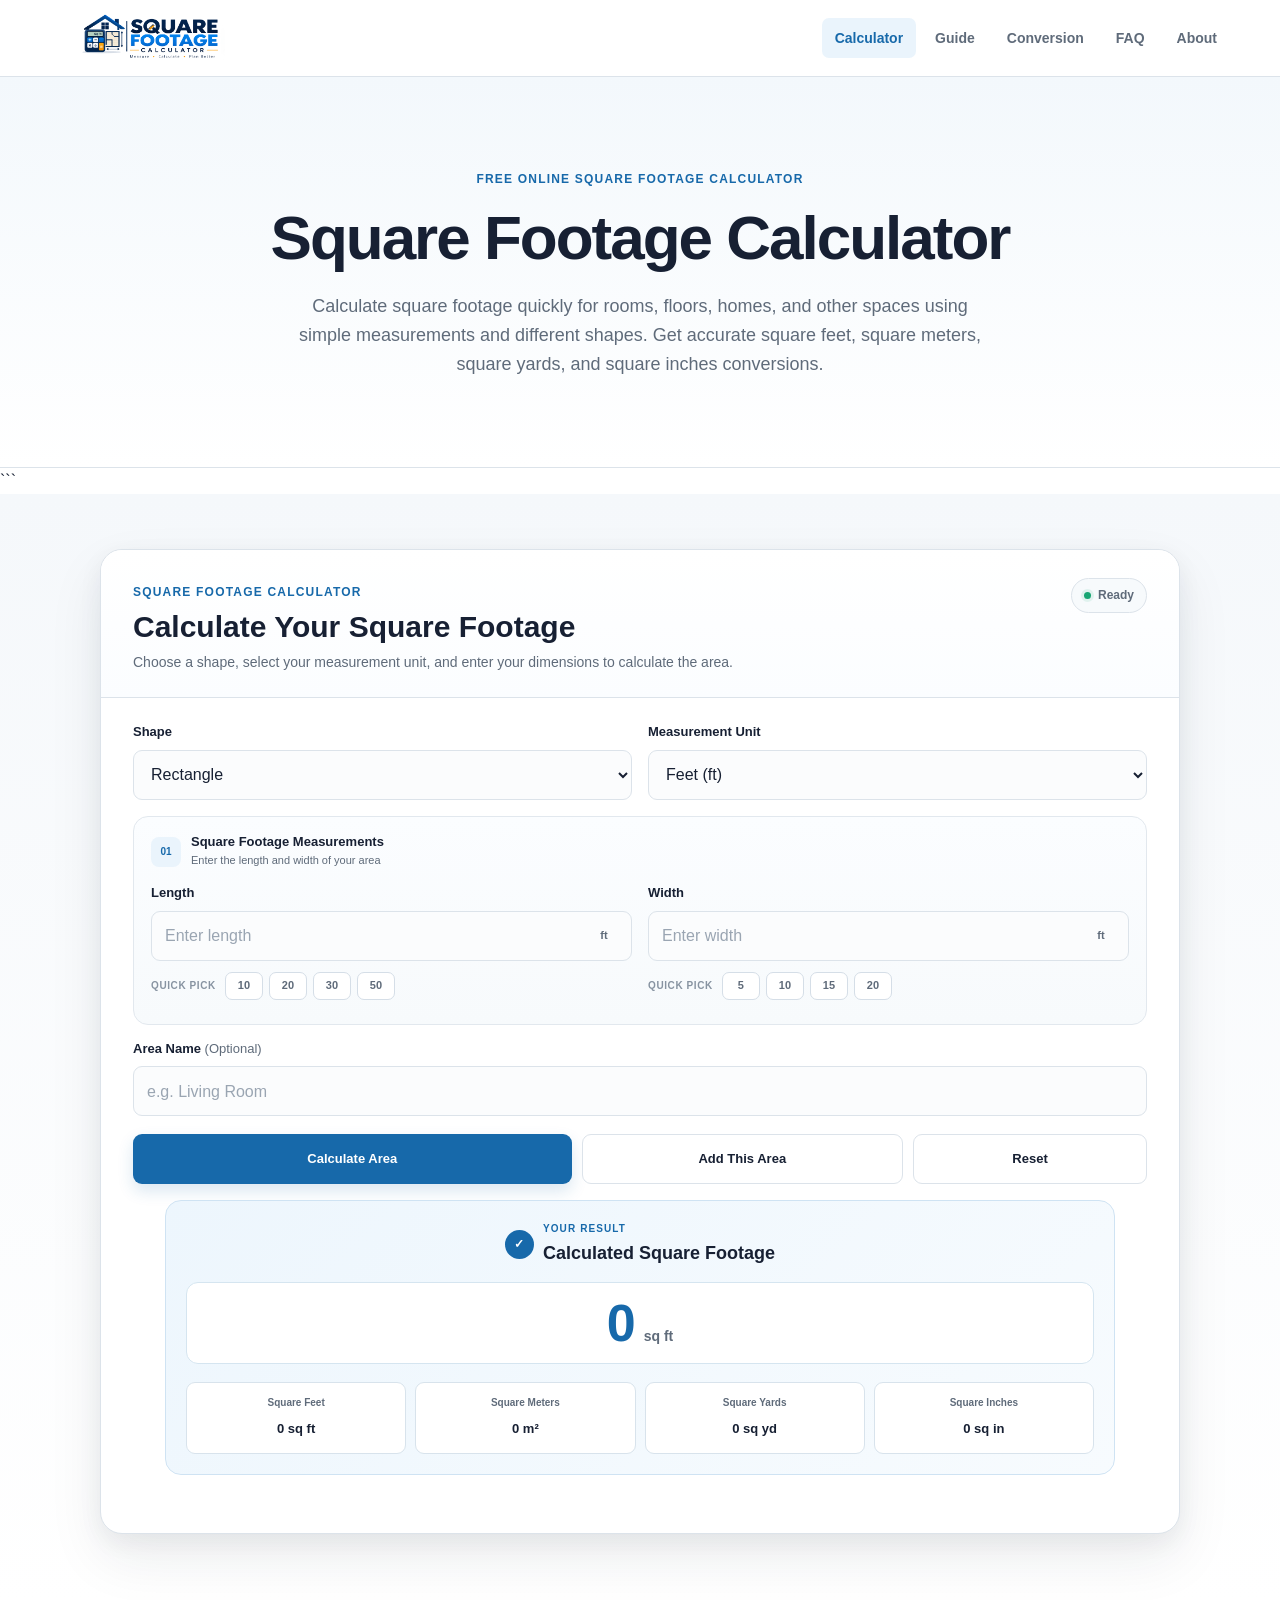
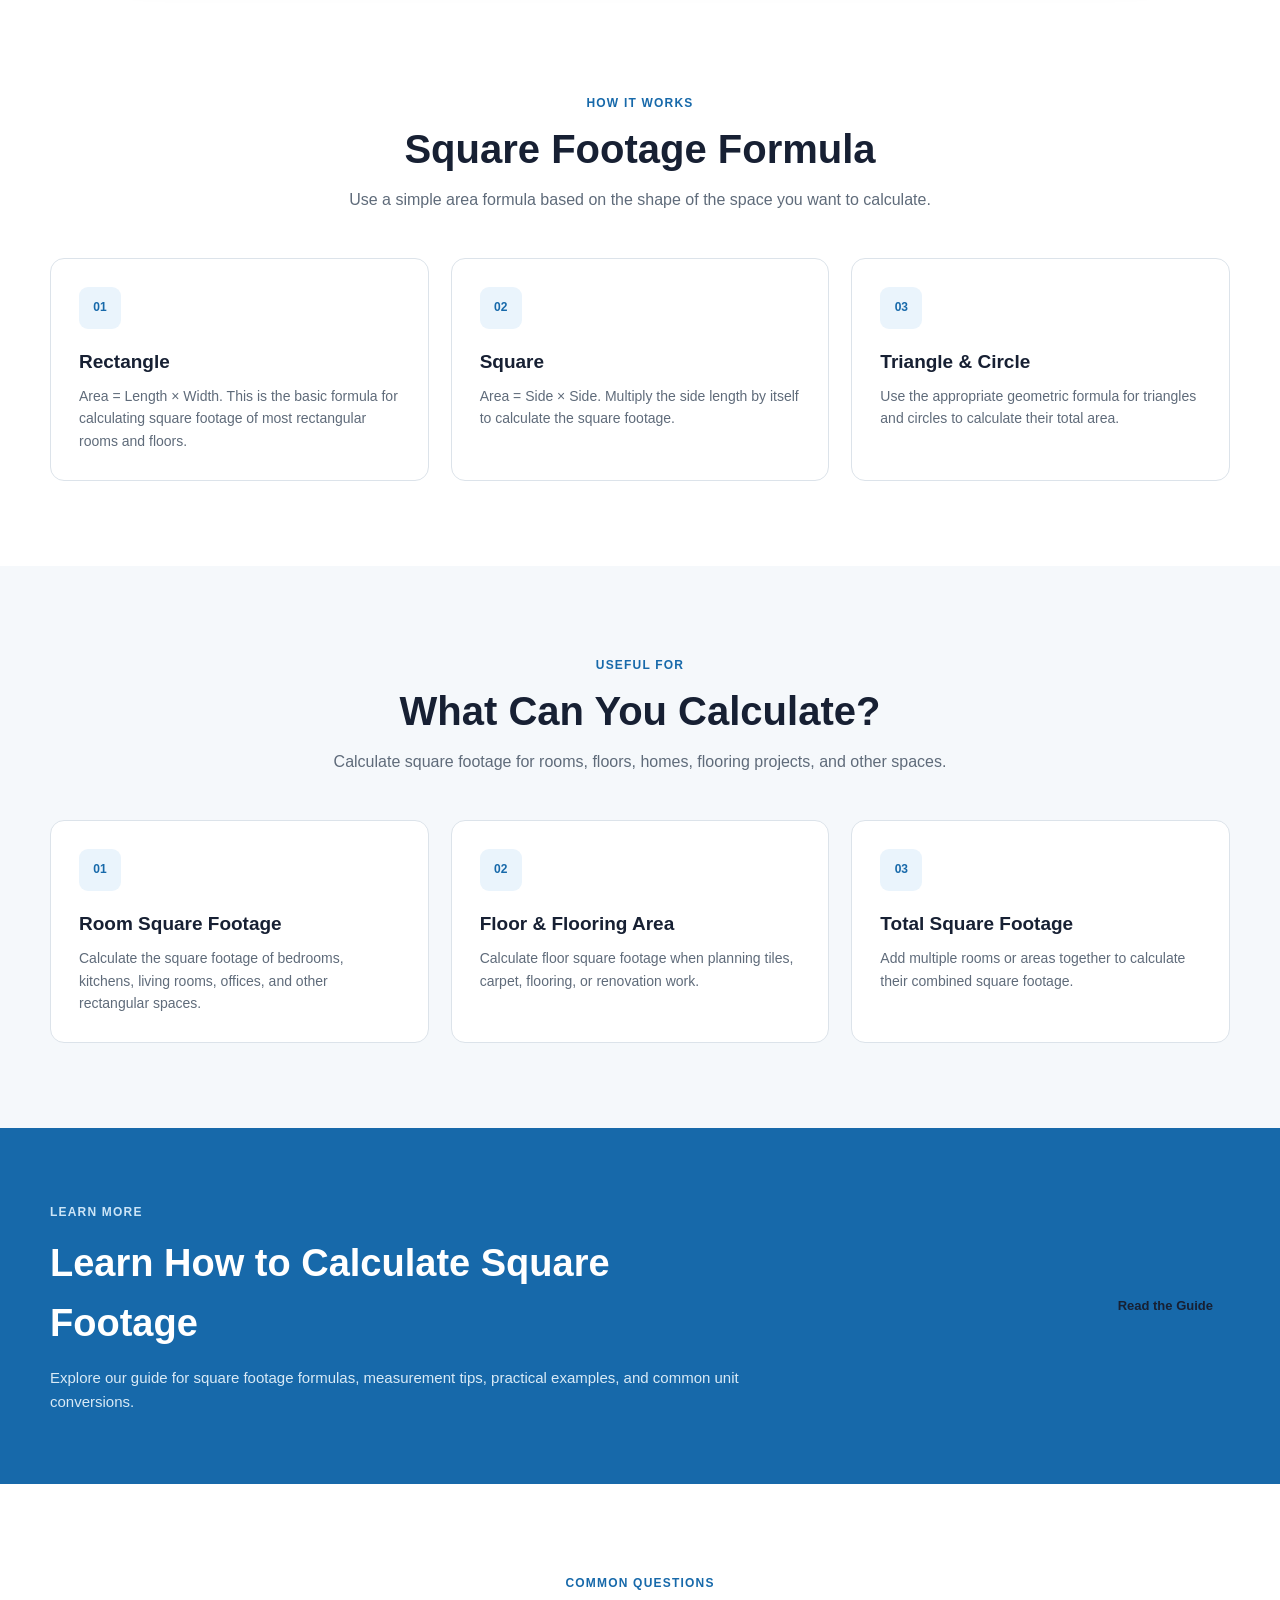
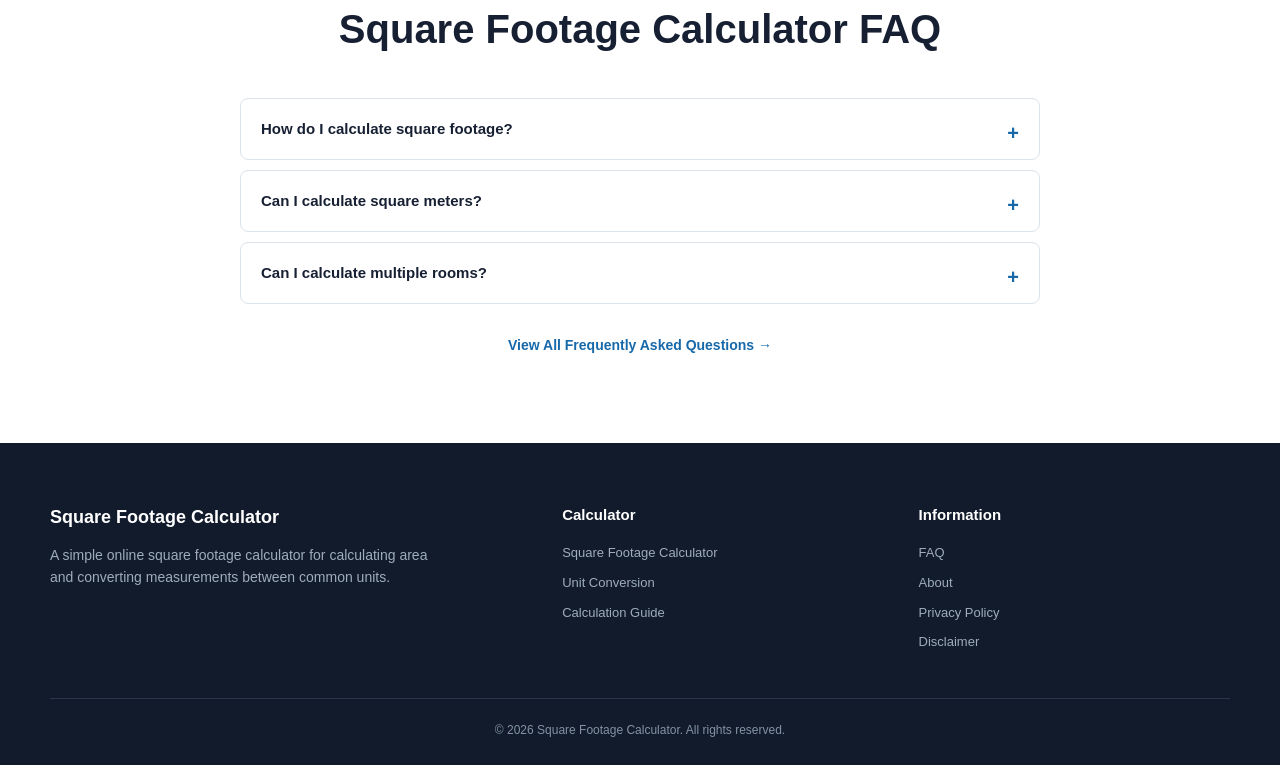
==== index.html @ 059c5cab "Update website domain" ====
<!DOCTYPE html>

<html lang="en">

<head>
    <meta charset="UTF-8">

<meta
name="viewport"
content="width=device-width, initial-scale=1.0"

>

<title>Square Footage Calculator - Free Online Area Calculator</title>

<meta
name="description"
content="Free square footage calculator to calculate total area for rooms, floors, homes, and other spaces. Calculate square feet and convert square footage online."

>

<meta
name="robots"
content="index, follow"

>

<meta name="google-site-verification" content="F35rqbBVg6ENbyYrUl2NkJEeMcFJ85l4w1VI4RaCMEo" />

<!-- Replace square-footage-calculator-omega.vercel.app/.com with your final domain before deployment -->

<link
    rel="canonical"
    href="https://square-footage-calculator-omega.vercel.app/.com/"
>

<link
    rel="apple-touch-icon"
    href="assets/favicon.png"
>

<link
    rel="stylesheet"
    href="style.css"
>
<link rel="icon" type="image/png" href="favicon.png">

<!-- Open Graph -->

<meta
property="og:title"
content="Square Footage Calculator - Free Online Area Calculator"

>

<meta
property="og:description"
content="Calculate square footage online for rooms, floors, homes, and other spaces with simple measurements and area formulas."

>

<meta
property="og:type"
content="website"

>

<meta
property="og:url"
content="https://square-footage-calculator-omega.vercel.app/.com/"

>

</head>

<body>

<!-- =====================================================
     HEADER
====================================================== -->

<header class="site-header">


<div class="container header-container">

    <a
        href="index.html"
        class="logo"
        aria-label="Square Footage Calculator Home"
    >

       <img
src="logo.png"
alt="Square Footage Calculator Logo"
class="logo-image"


>


    </a>


    <button
        type="button"
        class="mobile-menu-toggle"
        id="mobileMenuToggle"
        aria-label="Open navigation menu"
        aria-expanded="false"
        aria-controls="mainNavigation"
    >

        <span></span>
        <span></span>
        <span></span>

    </button>


    <nav
        class="main-navigation"
        id="mainNavigation"
        aria-label="Main navigation"
    >

        <a
            href="index.html"
            class="nav-link active"
            aria-current="page"
        >
            Calculator
        </a>

        <a
            href="guide.html"
            class="nav-link"
        >
            Guide
        </a>

        <a
            href="conversion.html"
            class="nav-link"
        >
            Conversion
        </a>

        <a
            href="faq.html"
            class="nav-link"
        >
            FAQ
        </a>

        <a
            href="about.html"
            class="nav-link"
        >
            About
        </a>

    </nav>

</div>


</header>

<!-- =====================================================
     MAIN
====================================================== -->

<main>


<!-- =================================================
     HERO
================================================== -->

<section class="hero-section">

    <div class="container hero-container">

        <div class="hero-content">

            <span class="hero-label">
                FREE ONLINE SQUARE FOOTAGE CALCULATOR
            </span>

            <h1>
                Square Footage Calculator
            </h1>

            <p class="hero-description">
                Calculate square footage quickly for rooms,
                floors, homes, and other spaces using simple
                measurements and different shapes. Get accurate
                square feet, square meters, square yards, and
                square inches conversions.
            </p>

        </div>

    </div>

</section>


<!-- =================================================
     CALCULATOR
================================================== -->
```

  <!-- =================================================
     CALCULATOR
================================================== -->

<section
    class="calculator-section"
    id="calculator"
>

<div class="container">

    <div class="calculator-card">

        <!-- CALCULATOR HEADER -->

        <div class="calculator-header">

            <div class="calculator-title-content">

                <span class="section-label">
                    SQUARE FOOTAGE CALCULATOR
                </span>

                <h2>
                    Calculate Your Square Footage
                </h2>

                <p>
                    Choose a shape, select your measurement unit,
                    and enter your dimensions to calculate the area.
                </p>

            </div>

            <div class="calculator-status">
                <span class="status-dot"></span>
                Ready
            </div>

        </div>


        <!-- CALCULATOR FORM -->

        <form
            class="calculator-form"
            id="squareFootageForm"
            novalidate
        >


            <!-- SHAPE + UNIT -->

            <div class="calculator-top-row">

                <div class="form-group">

                    <label
                        for="shapeSelect"
                        class="form-label"
                    >
                        Shape
                    </label>

                    <select
                        id="shapeSelect"
                        name="shape"
                        class="form-control"
                    >

                        <option value="rectangle">
                            Rectangle
                        </option>

                        <option value="square">
                            Square
                        </option>

                        <option value="triangle">
                            Triangle
                        </option>

                        <option value="circle">
                            Circle
                        </option>

                    </select>

                </div>


                <div class="form-group">

                    <label
                        for="measurementUnit"
                        class="form-label"
                    >
                        Measurement Unit
                    </label>

                    <select
                        id="measurementUnit"
                        name="measurementUnit"
                        class="form-control"
                    >

                        <option value="feet">
                            Feet (ft)
                        </option>

                        <option value="meters">
                            Meters (m)
                        </option>

                        <option value="inches">
                            Inches (in)
                        </option>

                        <option value="yards">
                            Yards (yd)
                        </option>

                    </select>

                </div>

            </div>


            <!-- RECTANGLE / TRIANGLE -->

            <div
                class="measurement-section"
                id="rectangleInputs"
            >

                <div class="measurement-heading">

                    <span class="measurement-step">
                        01
                    </span>

                    <div>

                        <strong>
                            Square Footage Measurements
                        </strong>

                        <small>
                            Enter the length and width of your area
                        </small>

                    </div>

                </div>


                <div class="measurement-grid">

                    <!-- LENGTH -->

                    <div class="form-group">

                        <label
                            for="lengthInput"
                            class="form-label"
                        >
                            Length
                        </label>

                        <div class="input-with-unit">

                            <input
                                type="number"
                                id="lengthInput"
                                name="length"
                                class="form-control"
                                placeholder="e.g. 20"
                                min="0"
                                step="any"
                                inputmode="decimal"
                                autocomplete="off"
                            >

                            <span
                                class="input-unit"
                                id="lengthUnit"
                            >
                                ft
                            </span>

                        </div>

                        <div class="quick-pick-row">

                            <span>
                                Quick pick
                            </span>

                            <button
                                type="button"
                                class="quick-value"
                                data-target="lengthInput"
                                data-value="10"
                            >
                                10
                            </button>

                            <button
                                type="button"
                                class="quick-value"
                                data-target="lengthInput"
                                data-value="20"
                            >
                                20
                            </button>

                            <button
                                type="button"
                                class="quick-value"
                                data-target="lengthInput"
                                data-value="30"
                            >
                                30
                            </button>

                            <button
                                type="button"
                                class="quick-value"
                                data-target="lengthInput"
                                data-value="50"
                            >
                                50
                            </button>

                        </div>

                        <small
                            class="input-error"
                            id="lengthError"
                            role="alert"
                        ></small>

                    </div>


                    <!-- WIDTH -->

                    <div class="form-group">

                        <label
                            for="widthInput"
                            class="form-label"
                        >
                            Width
                        </label>

                        <div class="input-with-unit">

                            <input
                                type="number"
                                id="widthInput"
                                name="width"
                                class="form-control"
                                placeholder="e.g. 10"
                                min="0"
                                step="any"
                                inputmode="decimal"
                                autocomplete="off"
                            >

                            <span
                                class="input-unit"
                                id="widthUnit"
                            >
                                ft
                            </span>

                        </div>

                        <div class="quick-pick-row">

                            <span>
                                Quick pick
                            </span>

                            <button
                                type="button"
                                class="quick-value"
                                data-target="widthInput"
                                data-value="5"
                            >
                                5
                            </button>

                            <button
                                type="button"
                                class="quick-value"
                                data-target="widthInput"
                                data-value="10"
                            >
                                10
                            </button>

                            <button
                                type="button"
                                class="quick-value"
                                data-target="widthInput"
                                data-value="15"
                            >
                                15
                            </button>

                            <button
                                type="button"
                                class="quick-value"
                                data-target="widthInput"
                                data-value="20"
                            >
                                20
                            </button>

                        </div>

                        <small
                            class="input-error"
                            id="widthError"
                            role="alert"
                        ></small>

                    </div>

                </div>

            </div>


            <!-- SQUARE -->

            <div
                class="measurement-section"
                id="squareInputs"
                hidden
            >

                <div class="measurement-heading">

                    <span class="measurement-step">
                        01
                    </span>

                    <div>

                        <strong>
                            Square Measurement
                        </strong>

                        <small>
                            Enter the side length to calculate square footage
                        </small>

                    </div>

                </div>


                <div class="form-group">

                    <label
                        for="sideInput"
                        class="form-label"
                    >
                        Side Length
                    </label>

                    <div class="input-with-unit">

                        <input
                            type="number"
                            id="sideInput"
                            name="side"
                            class="form-control"
                            placeholder="e.g. 15"
                            min="0"
                            step="any"
                            inputmode="decimal"
                            autocomplete="off"
                        >

                        <span
                            class="input-unit"
                            id="sideUnit"
                        >
                            ft
                        </span>

                    </div>

                    <small
                        class="input-error"
                        id="sideError"
                        role="alert"
                    ></small>

                </div>

            </div>


            <!-- CIRCLE -->

            <div
                class="measurement-section"
                id="circleInputs"
                hidden
            >

                <div class="measurement-heading">

                    <span class="measurement-step">
                        01
                    </span>

                    <div>

                        <strong>
                            Circle Measurement
                        </strong>

                        <small>
                            Enter the radius to calculate the area
                        </small>

                    </div>

                </div>


                <div class="form-group">

                    <label
                        for="radiusInput"
                        class="form-label"
                    >
                        Radius
                    </label>

                    <div class="input-with-unit">

                        <input
                            type="number"
                            id="radiusInput"
                            name="radius"
                            class="form-control"
                            placeholder="e.g. 10"
                            min="0"
                            step="any"
                            inputmode="decimal"
                            autocomplete="off"
                        >

                        <span
                            class="input-unit"
                            id="radiusUnit"
                        >
                            ft
                        </span>

                    </div>

                    <small
                        class="input-error"
                        id="radiusError"
                        role="alert"
                    ></small>

                </div>

            </div>


            <!-- AREA NAME -->

            <div class="form-group area-name-group">

                <label
                    for="areaNameInput"
                    class="form-label"
                >
                    Area Name
                    <span>
                        (Optional)
                    </span>
                </label>

                <input
                    type="text"
                    id="areaNameInput"
                    name="areaName"
                    class="form-control"
                    placeholder="e.g. Living Room"
                    maxlength="60"
                    autocomplete="off"
                >

            </div>


            <!-- ACTION BUTTONS -->

            <div class="calculator-actions">

                <button
                    type="submit"
                    class="btn btn-primary"
                    id="calculateButton"
                >
                    Calculate Area
                </button>

                <button
                    type="button"
                    class="btn btn-secondary"
                    id="addAreaButton"
                >
                    Add This Area
                </button>

                <button
                    type="reset"
                    class="btn btn-secondary"
                    id="resetButton"
                >
                    Reset
                </button>

            </div>


            <!-- RESULT -->

            <div
                class="calculator-result"
                id="calculatorResult"
                aria-live="polite"
                aria-atomic="true"
            >

                <div class="result-header">

                    <div class="result-title-group">

                        <span class="result-check">
                            ✓
                        </span>

                        <div>

                            <span class="result-label">
                                YOUR RESULT
                            </span>

                            <h3>
                                Calculated Square Footage
                            </h3>

                        </div>

                    </div>

                </div>


                <!-- MAIN RESULT -->

                <div class="result-primary">

                    <span
                        class="result-value"
                        id="squareFeetResult"
                    >
                        0
                    </span>

                    <span
                        class="result-unit"
                        id="primaryResultUnit"
                    >
                        sq ft
                    </span>

                </div>


                <!-- CONVERSIONS -->

                <div class="result-secondary">

                    <div class="result-item">

                        <span class="result-item-label">
                            Square Feet
                        </span>

                        <strong id="squareFeetValue">
                            0 sq ft
                        </strong>

                    </div>


                    <div class="result-item">

                        <span class="result-item-label">
                            Square Meters
                        </span>

                        <strong id="squareMetersValue">
                            0 m²
                        </strong>

                    </div>


                    <div class="result-item">

                        <span class="result-item-label">
                            Square Yards
                        </span>

                        <strong id="squareYardsValue">
                            0 sq yd
                        </strong>

                    </div>


                    <div class="result-item">

                        <span class="result-item-label">
                            Square Inches
                        </span>

                        <strong id="squareInchesValue">
                            0 sq in
                        </strong>

                    </div>

                </div>

            </div>

        </form>


        <!-- MULTIPLE AREAS -->

        <section
            class="room-list-section"
            id="roomListSection"
            hidden
        >

            <div class="room-list-header">

                <div>

                    <span class="section-label">
                        SAVED AREAS
                    </span>

                    <h3>
                        Your Areas
                    </h3>

                </div>

                <span
                    class="room-count"
                    id="roomCount"
                >
                    0 areas
                </span>

            </div>


            <div
                class="room-list"
                id="roomList"
            >
            </div>


            <div class="room-total">

                <span>
                    Grand Total
                </span>

                <strong id="grandTotalValue">
                    0 sq ft
                </strong>

            </div>

        </section>

    </div>

</div>

</section>


<!-- =================================================
     FORMULA SECTION
================================================== -->

<section class="content-section">

    <div class="container">

        <div class="section-heading">

            <span class="section-label">
                HOW IT WORKS
            </span>

            <h2>
                Square Footage Formula
            </h2>

            <p>
                Use a simple area formula based on the shape
                of the space you want to calculate.
            </p>

        </div>


        <div class="info-grid">

            <article class="info-card">

                <div
                    class="info-card-icon"
                    aria-hidden="true"
                >
                    01
                </div>

                <h3>
                    Rectangle
                </h3>

                <p>
                    Area = Length × Width. This is the basic
                    formula for calculating square footage of
                    most rectangular rooms and floors.
                </p>

            </article>


            <article class="info-card">

                <div
                    class="info-card-icon"
                    aria-hidden="true"
                >
                    02
                </div>

                <h3>
                    Square
                </h3>

                <p>
                    Area = Side × Side. Multiply the side length
                    by itself to calculate the square footage.
                </p>

            </article>


            <article class="info-card">

                <div
                    class="info-card-icon"
                    aria-hidden="true"
                >
                    03
                </div>

                <h3>
                    Triangle & Circle
                </h3>

                <p>
                    Use the appropriate geometric formula for
                    triangles and circles to calculate their
                    total area.
                </p>

            </article>

        </div>

    </div>

</section>


<!-- =================================================
     USEFUL FOR
================================================== -->

<section class="content-section section-light">

    <div class="container">

        <div class="section-heading">

            <span class="section-label">
                USEFUL FOR
            </span>

            <h2>
                What Can You Calculate?
            </h2>

            <p>
                Calculate square footage for rooms, floors,
                homes, flooring projects, and other spaces.
            </p>

        </div>


        <div class="info-grid">

            <article class="info-card">

                <div
                    class="info-card-icon"
                    aria-hidden="true"
                >
                    01
                </div>

                <h3>
                    Room Square Footage
                </h3>

                <p>
                    Calculate the square footage of bedrooms,
                    kitchens, living rooms, offices, and other
                    rectangular spaces.
                </p>

            </article>


            <article class="info-card">

                <div
                    class="info-card-icon"
                    aria-hidden="true"
                >
                    02
                </div>

                <h3>
                    Floor & Flooring Area
                </h3>

                <p>
                    Calculate floor square footage when planning
                    tiles, carpet, flooring, or renovation work.
                </p>

            </article>


            <article class="info-card">

                <div
                    class="info-card-icon"
                    aria-hidden="true"
                >
                    03
                </div>

                <h3>
                    Total Square Footage
                </h3>

                <p>
                    Add multiple rooms or areas together to
                    calculate their combined square footage.
                </p>

            </article>

        </div>

    </div>

</section>


<!-- =================================================
     GUIDE CTA
================================================== -->

<section class="cta-section">

    <div class="container">

        <div class="cta-card">

            <div class="cta-content">

                <span class="section-label">
                    LEARN MORE
                </span>

                <h2>
                    Learn How to Calculate Square Footage
                </h2>

                <p>
                    Explore our guide for square footage formulas,
                    measurement tips, practical examples, and
                    common unit conversions.
                </p>

            </div>


            <a
                href="guide.html"
                class="btn btn-light"
            >
                Read the Guide
            </a>

        </div>

    </div>

</section>


<!-- =================================================
     FAQ PREVIEW
================================================== -->

<section class="content-section">

    <div class="container">

        <div class="section-heading">

            <span class="section-label">
                COMMON QUESTIONS
            </span>

            <h2>
                Square Footage Calculator FAQ
            </h2>

        </div>


        <div class="faq-preview">

            <details class="faq-item">

                <summary>
                    How do I calculate square footage?
                </summary>

                <div class="faq-answer">

                    <p>
                        For a rectangular space, multiply the
                        length by the width using the same
                        measurement unit. The result is the
                        square footage when measurements are
                        given in feet.
                    </p>

                </div>

            </details>


            <details class="faq-item">

                <summary>
                    Can I calculate square meters?
                </summary>

                <div class="faq-answer">

                    <p>
                        Yes. Select meters as the measurement
                        unit and the calculator will display
                        the area in square meters along with
                        square feet, square yards, and square
                        inches.
                    </p>

                </div>

            </details>


            <details class="faq-item">

                <summary>
                    Can I calculate multiple rooms?
                </summary>

                <div class="faq-answer">

                    <p>
                        Yes. You can add individual rooms or
                        areas and calculate their combined
                        total square footage.
                    </p>

                </div>

            </details>

        </div>


        <div class="section-link">

            <a
                href="faq.html"
                class="text-link"
            >
                View All Frequently Asked Questions →
            </a>

        </div>

    </div>

</section>

</main>

<!-- =====================================================
     FOOTER
====================================================== -->

<footer class="site-footer">


<div class="container">

    <div class="footer-grid">

        <div class="footer-brand">

            <a
                href="index.html"
                class="footer-logo"
            >
                Square Footage Calculator
            </a>

            <p>
                A simple online square footage calculator for
                calculating area and converting measurements
                between common units.
            </p>

        </div>


        <div class="footer-column">

            <h3>
                Calculator
            </h3>

            <a href="index.html">
                Square Footage Calculator
            </a>

            <a href="conversion.html">
                Unit Conversion
            </a>

            <a href="guide.html">
                Calculation Guide
            </a>

        </div>


        <div class="footer-column">

            <h3>
                Information
            </h3>

            <a href="faq.html">
                FAQ
            </a>

            <a href="about.html">
                About
            </a>

            <a href="privacy.html">
                Privacy Policy
            </a>

            <a href="disclaimer.html">
                Disclaimer
            </a>

        </div>

    </div>


    <div class="footer-bottom">

        <p>
            ©
            <span id="currentYear">
                2026
            </span>
            Square Footage Calculator.
            All rights reserved.
        </p>

    </div>

</div>


</footer>

<!-- JavaScript -->

<script
    src="script.js"
    defer
></script>



</body>

</html>
---- style.css ----
* {
    margin: 0;
    padding: 0;
    box-sizing: border-box;
}

:root {
    --primary: #1769aa;
    --primary-dark: #0f4f82;
    --primary-light: #eaf4fc;
    --accent: #18a673;
    --accent-light: #eaf8f2;
    --text: #172033;
    --text-light: #5f6b7a;
    --white: #ffffff;
    --light-bg: #f5f8fb;
    --border: #dce3ea;
    --danger: #c93636;
    --danger-bg: #fff1f1;
    --shadow-sm: 0 4px 15px rgba(23, 32, 51, 0.06);
    --shadow-md: 0 12px 35px rgba(23, 32, 51, 0.10);
    --radius-sm: 8px;
    --radius-md: 14px;
    --radius-lg: 20px;
    --container: 1180px;
}

html {
    scroll-behavior: smooth;
}

body {
    font-family: Arial, Helvetica, sans-serif;
    background: var(--white);
    color: var(--text);
    line-height: 1.6;
}

button,
input,
select {
    font: inherit;
}

button {
    cursor: pointer;
}

a {
    color: inherit;
    text-decoration: none;
}

.container {
    width: min(calc(100% - 40px), var(--container));
    margin: 0 auto;
}

/* HEADER */

.site-header {
    position: sticky;
    top: 0;
    z-index: 1000;
    background: rgba(255,255,255,0.97);
    border-bottom: 1px solid var(--border);
}

.header-container {
    min-height: 76px;
    display: flex;
    align-items: center;
    justify-content: space-between;
    gap: 30px;
}

.logo {
    display: inline-flex;
    align-items: center;
    gap: 11px;
    font-weight: 800;
}

.logo-mark {
    width: 40px;
    height: 40px;
    display: grid;
    place-items: center;
    background: var(--primary);
    color: white;
    border-radius: 10px;
    font-size: 14px;
    font-weight: 800;
}

.logo-text {
    font-size: 17px;
}

.main-navigation {
    display: flex;
    align-items: center;
    gap: 6px;
}

.nav-link {
    padding: 9px 13px;
    color: var(--text-light);
    font-size: 14px;
    font-weight: 600;
    border-radius: 7px;
    transition: 0.2s ease;
}

.nav-link:hover,
.nav-link.active {
    color: var(--primary);
    background: var(--primary-light);
}

.mobile-menu-toggle {
    display: none;
    width: 44px;
    height: 44px;
    border: 1px solid var(--border);
    border-radius: 8px;
    background: white;
    align-items: center;
    justify-content: center;
    flex-direction: column;
    gap: 5px;
}

.mobile-menu-toggle span {
    width: 20px;
    height: 2px;
    background: var(--text);
}

/* HERO */

.hero-section {
    background: linear-gradient(180deg, #f3f8fc 0%, #ffffff 100%);
    border-bottom: 1px solid var(--border);
}

.hero-container {
    min-height: 390px;
    display: flex;
    align-items: center;
    justify-content: center;
    text-align: center;
    padding: 70px 0;
}

.hero-content {
    max-width: 800px;
    margin: auto;
}

.hero-label,
.section-label {
    display: inline-block;
    color: var(--primary);
    font-size: 12px;
    font-weight: 800;
    letter-spacing: 1.2px;
    text-transform: uppercase;
}

.hero-label {
    margin-bottom: 16px;
}

.hero-content h1 {
    font-size: clamp(38px, 5vw, 62px);
    line-height: 1.08;
    letter-spacing: -2px;
    margin-bottom: 20px;
}

.hero-description {
    max-width: 690px;
    margin: auto;
    color: var(--text-light);
    font-size: 18px;
}

/* SECTIONS */

.content-section,
.calculator-section {
    padding: 85px 0;
}

.section-light {
    background: var(--light-bg);
}

.section-heading {
    max-width: 760px;
    margin: 0 auto 45px;
    text-align: center;
}

.section-heading .section-label {
    margin-bottom: 12px;
}

.section-heading h2 {
    font-size: clamp(28px, 4vw, 40px);
    line-height: 1.2;
    margin-bottom: 14px;
}

.section-heading p {
    color: var(--text-light);
}

/* CALCULATOR */

.calculator-section {
    padding: 55px 0 70px;
    background: linear-gradient(
        180deg,
        #f5f8fb 0%,
        #ffffff 100%
    );
}


/* ---------- Main Calculator Card ---------- */

.calculator-card {
    width: 100%;
    max-width: 1080px;

    margin: auto;

    background: #ffffff;

    border: 1px solid var(--border);

    border-radius: 22px;

    box-shadow:
        0 8px 24px rgba(23, 32, 51, 0.06),
        0 24px 55px rgba(23, 32, 51, 0.08);

    overflow: hidden;
}


/* ---------- Calculator Header ---------- */

.calculator-header {
    display: flex;

    align-items: flex-start;

    justify-content: space-between;

    gap: 25px;

    padding: 28px 32px 24px;

    border-bottom: 1px solid var(--border);

    background:
        linear-gradient(
            180deg,
            #ffffff 0%,
            #fbfdff 100%
        );
}


.calculator-title-content {
    min-width: 0;
}


.calculator-header .section-label {
    margin-bottom: 7px;
}


.calculator-header h2 {
    margin-bottom: 6px;

    font-size: 30px;

    line-height: 1.2;
}


.calculator-header p {
    margin: 0;

    color: var(--text-light);

    font-size: 14px;
}


/* ---------- Ready Status ---------- */

.calculator-status {
    display: inline-flex;

    align-items: center;

    gap: 7px;

    flex-shrink: 0;

    padding: 7px 12px;

    background: #f7fafc;

    border: 1px solid var(--border);

    border-radius: 999px;

    color: var(--text-light);

    font-size: 12px;

    font-weight: 700;
}


.status-dot {
    width: 7px;

    height: 7px;

    border-radius: 50%;

    background: var(--accent);

    box-shadow:
        0 0 0 3px rgba(24, 166, 115, 0.10);
}


/* ---------- Form ---------- */

.calculator-form {
    display: flex;

    flex-direction: column;

    gap: 16px;

    padding: 24px 32px 30px;
}


/* ---------- Shape + Unit ---------- */

.calculator-top-row {
    display: grid;

    grid-template-columns: 1fr 1fr;

    gap: 16px;
}


/* ---------- Section Headings ---------- */

.measurement-heading {
    display: flex;

    align-items: center;

    gap: 10px;

    margin-bottom: 13px;
}


.measurement-step {
    width: 30px;

    height: 30px;

    flex: 0 0 30px;

    display: grid;

    place-items: center;

    border-radius: 8px;

    background: var(--primary-light);

    color: var(--primary);

    font-size: 10px;

    font-weight: 800;
}


.measurement-heading strong {
    display: block;

    color: var(--text);

    font-size: 13px;

    line-height: 1.25;
}


.measurement-heading small {
    display: block;

    margin-top: 2px;

    color: var(--text-light);

    font-size: 11px;
}


/* ---------- Fields ---------- */

.form-group {
    display: flex;

    flex-direction: column;

    gap: 7px;
}


.form-label {
    font-size: 13px;

    font-weight: 700;

    color: var(--text);
}


.form-label span {
    color: var(--text-light);

    font-weight: 400;
}


.form-control {
    width: 100%;

    min-height: 50px;

    padding: 11px 13px;

    color: var(--text);

    background: #fbfcfd;

    border: 1px solid var(--border);

    border-radius: 9px;

    outline: none;

    transition:
        border-color 0.2s ease,
        box-shadow 0.2s ease,
        background 0.2s ease;
}


.form-control:hover {
    border-color: #becad5;
}


.form-control:focus {
    border-color: var(--primary);

    background: #ffffff;

    box-shadow:
        0 0 0 3px rgba(23, 105, 170, 0.10);
}


.form-control::placeholder {
    color: #9aa5b2;
}


select.form-control {
    cursor: pointer;
}


/* ---------- Measurement Section ---------- */

.measurement-section {
    padding: 17px;

    background:
        linear-gradient(
            180deg,
            #fbfdff 0%,
            #f7fafc 100%
        );

    border: 1px solid #e2e8ee;

    border-radius: 15px;
}


.measurement-grid {
    display: grid;

    grid-template-columns: 1fr 1fr;

    gap: 16px;
}


/* ---------- Input + Unit ---------- */

.input-with-unit {
    position: relative;
}


.input-with-unit .form-control {
    padding-right: 62px;
}


.input-with-unit .input-unit {
    position: absolute;

    top: 50%;

    right: 13px;

    transform: translateY(-50%);

    min-width: 30px;

    color: var(--text-light);

    font-size: 11px;

    font-weight: 800;

    text-align: center;

    pointer-events: none;
}


/* ---------- Quick Pick ---------- */

.quick-pick-row {
    display: flex;

    align-items: center;

    flex-wrap: wrap;

    gap: 6px;

    margin-top: 4px;
}


.quick-pick-row > span {
    margin-right: 3px;

    color: #8793a1;

    font-size: 10px;

    font-weight: 700;

    text-transform: uppercase;

    letter-spacing: 0.6px;
}


.quick-value {
    min-height: 28px;

    min-width: 38px;

    padding: 4px 9px;

    border: 1px solid #d5dee7;

    border-radius: 7px;

    background: #ffffff;

    color: var(--text-light);

    font-size: 11px;

    font-weight: 700;

    transition:
        background 0.15s ease,
        border-color 0.15s ease,
        color 0.15s ease,
        transform 0.15s ease;
}


.quick-value:hover {
    color: var(--primary);

    background: var(--primary-light);

    border-color: #a9cae3;

    transform: translateY(-1px);
}


.quick-value.active {
    color: #ffffff;

    background: var(--primary);

    border-color: var(--primary);
}


/* ---------- Optional Area Name ---------- */

.area-name-group {
    margin-top: -2px;
}


/* ---------- Action Buttons ---------- */

.calculator-actions {
    display: grid;

    grid-template-columns:
        1.5fr
        1.1fr
        0.8fr;

    gap: 10px;

    padding-top: 2px;
}


.btn {
    min-height: 50px;

    display: inline-flex;

    align-items: center;

    justify-content: center;

    padding: 11px 16px;

    border-radius: 9px;

    font-size: 13px;

    font-weight: 700;

    border: 1px solid transparent;

    transition:
        background 0.2s ease,
        border-color 0.2s ease,
        color 0.2s ease,
        transform 0.15s ease,
        box-shadow 0.2s ease;
}


.btn:hover {
    transform: translateY(-1px);
}


.btn-primary {
    background: var(--primary);

    color: #ffffff;

    box-shadow:
        0 7px 16px rgba(23, 105, 170, 0.16);
}


.btn-primary:hover {
    background: var(--primary-dark);

    box-shadow:
        0 10px 22px rgba(23, 105, 170, 0.22);
}


.btn-secondary {
    background: #ffffff;

    color: var(--text);

    border-color: var(--border);
}


.btn-secondary:hover {
    background: var(--primary-light);

    border-color: #bdd5e7;

    color: var(--primary);
}


/* ---------- Input Errors ---------- */

.input-error {
    min-height: 0;

    color: var(--danger);

    font-size: 11px;

    font-weight: 600;
}


.input-invalid {
    border-color: var(--danger) !important;

    background: var(--danger-bg);
}


/* ---------- Hidden ---------- */

[hidden] {
    display: none !important;
}


/* ---------- Results ---------- */

.calculator-result {
    margin: 0 32px 28px;

    padding: 20px;

    background:
        linear-gradient(
            135deg,
            #edf6fd 0%,
            #f7fbfe 100%
        );

    border: 1px solid #cfe3f3;

    border-radius: 16px;
}


.result-header {
    margin-bottom: 14px;
}


.result-title-group {
    display: flex;

    align-items: center;

    justify-content: center;

    gap: 9px;

    text-align: left;
}


.result-check {
    width: 29px;

    height: 29px;

    flex: 0 0 29px;

    display: grid;

    place-items: center;

    background: var(--primary);

    color: #ffffff;

    border-radius: 50%;

    font-size: 12px;

    font-weight: 800;
}


.result-label {
    display: block;

    color: var(--primary);

    font-size: 10px;

    font-weight: 800;

    letter-spacing: 1.1px;

    text-transform: uppercase;
}


.result-header h3 {
    margin: 2px 0 0;

    font-size: 18px;
}


/* ---------- Primary Result ---------- */

.result-primary {
    display: flex;

    align-items: baseline;

    justify-content: center;

    gap: 8px;

    margin-bottom: 18px;

    padding: 14px 10px;

    background: #ffffff;

    border: 1px solid #d5e5f0;

    border-radius: 12px;
}


.result-primary .result-value {
    color: var(--primary);

    font-size: clamp(36px, 5vw, 52px);

    font-weight: 800;

    line-height: 1;
}


.result-unit {
    color: var(--text-light);

    font-size: 14px;

    font-weight: 700;
}


/* ---------- Conversion Results ---------- */

.result-secondary {
    display: grid;

    grid-template-columns:
        repeat(4, 1fr);

    gap: 9px;
}


.result-item {
    padding: 12px;

    background: #ffffff;

    border: 1px solid #d8e3ec;

    border-radius: 9px;

    text-align: center;
}


.result-item-label {
    display: block;

    margin-bottom: 4px;

    color: var(--text-light);

    font-size: 10px;

    font-weight: 600;
}


.result-item strong {
    color: var(--text);

    font-size: 13px;

    font-weight: 800;
}


/* ---------- Saved Areas ---------- */

.room-list-section {
    margin: 0 32px 30px;

    padding-top: 22px;

    border-top: 1px solid var(--border);
}


.room-list-header {
    display: flex;

    align-items: center;

    justify-content: space-between;

    gap: 15px;

    margin-bottom: 13px;
}


.room-list-header h3 {
    margin:
        3px 0 0;

    font-size: 21px;
}


.room-count {
    padding: 5px 9px;

    background: var(--primary-light);

    color: var(--primary);

    border-radius: 999px;

    font-size: 11px;

    font-weight: 700;
}


.room-list {
    display: flex;

    flex-direction: column;

    gap: 7px;
}


.room-list-item {
    display: grid;

    grid-template-columns:
        1fr
        auto
        auto;

    align-items: center;

    gap: 12px;

    padding: 11px 13px;

    background: var(--light-bg);

    border: 1px solid var(--border);

    border-radius: 8px;
}


.room-item-info {
    display: flex;

    flex-direction: column;
}


.room-item-info strong {
    font-size: 13px;
}


.room-item-info span {
    color: var(--text-light);

    font-size: 11px;
}


.room-item-value {
    color: var(--primary);

    font-weight: 800;

    font-size: 13px;
}


.room-delete-button {
    padding: 6px 9px;

    background: transparent;

    color: var(--danger);

    border: 1px solid #e7bcbc;

    border-radius: 6px;

    font-size: 11px;

    font-weight: 700;
}


.room-delete-button:hover {
    background: var(--danger-bg);
}


.room-total {
    display: flex;

    align-items: center;

    justify-content: space-between;

    gap: 15px;

    margin-top: 10px;

    padding: 13px 15px;

    background: var(--accent-light);

    border: 1px solid #cce9dc;

    border-radius: 8px;
}


.room-total span {
    color: var(--text-light);

    font-size: 12px;

    font-weight: 700;
}


.room-total strong {
    color: var(--accent);

    font-size: 17px;
}


/* ---------- Calculator Responsive ---------- */

@media (max-width: 900px) {

    .calculator-card {
        max-width: 850px;
    }


    .calculator-header,
    #squareFootageForm {
        padding-left: 24px;

        padding-right: 24px;
    }


    .calculator-result,
    .room-list-section {
        margin-left: 24px;

        margin-right: 24px;
    }

}


@media (max-width: 700px) {

    .calculator-section {
        padding: 45px 0 55px;
    }


    .calculator-header {
        flex-direction: column;

        gap: 12px;

        padding:
            24px 18px 20px;
    }


    .calculator-status {
        align-self: flex-start;
    }


    .calculator-form {
        padding:
            20px 18px 24px;
    }


    .calculator-top-row {
        grid-template-columns: 1fr;
    }


    .measurement-grid {
        grid-template-columns: 1fr;
    }


    .calculator-actions {
        grid-template-columns: 1fr;
    }


    .calculator-result {
        margin:
            0 18px 22px;

        padding: 16px;
    }


    .result-secondary {
        grid-template-columns:
            repeat(2, 1fr);
    }


    .room-list-section {
        margin:
            0 18px 22px;
    }


    .room-list-item {
        grid-template-columns:
            1fr auto;
    }


    .room-delete-button {
        grid-column: 1 / -1;

        width: 100%;
    }

}


@media (max-width: 430px) {

    .calculator-header h2 {
        font-size: 25px;
    }


    .measurement-section {
        padding: 14px;
    }


    .quick-value {
        flex: 1 1 auto;

        text-align: center;
    }


    .result-secondary {
        grid-template-columns: 1fr;
    }


    .result-primary .result-value {
        font-size: 38px;
    }

}
/* CARDS */

.info-grid {
    display: grid;
    grid-template-columns: repeat(3, 1fr);
    gap: 22px;
}

.info-card {
    padding: 28px;
    background: white;
    border: 1px solid var(--border);
    border-radius: var(--radius-md);
    transition: 0.2s ease;
}

.info-card:hover {
    transform: translateY(-3px);
    box-shadow: var(--shadow-sm);
}

.info-card-icon {
    width: 42px;
    height: 42px;
    display: grid;
    place-items: center;
    margin-bottom: 18px;
    background: var(--primary-light);
    color: var(--primary);
    border-radius: 9px;
    font-size: 12px;
    font-weight: 800;
}

.info-card h3 {
    margin-bottom: 8px;
    font-size: 19px;
}

.info-card p {
    color: var(--text-light);
    font-size: 14px;
}

/* FORMULA */

.formula-card {
    max-width: 720px;
    margin: auto;
    padding: 35px;
    text-align: center;
    background: var(--light-bg);
    border: 1px solid var(--border);
    border-radius: var(--radius-md);
}

.formula-title {
    color: var(--text-light);
    font-size: 13px;
    font-weight: 700;
    margin-bottom: 12px;
}

.formula {
    color: var(--primary);
    font-size: clamp(25px, 4vw, 38px);
    font-weight: 800;
    margin-bottom: 15px;
}

.formula-example {
    color: var(--text-light);
    font-size: 14px;
}

/* CTA */

.cta-section {
    padding: 70px 0;
    background: var(--primary);
}

.cta-card {
    display: flex;
    align-items: center;
    justify-content: space-between;
    gap: 35px;
}

.cta-content {
    max-width: 700px;
}

.cta-content .section-label {
    color: #cce5f7;
    margin-bottom: 10px;
}

.cta-content h2 {
    color: white;
    font-size: clamp(27px, 4vw, 38px);
    margin-bottom: 12px;
}

.cta-content p {
    color: #d9eaf6;
    font-size: 15px;
}

/* FAQ */

.faq-preview {
    max-width: 800px;
    margin: auto;
    display: flex;
    flex-direction: column;
    gap: 10px;
}

.faq-item {
    background: white;
    border: 1px solid var(--border);
    border-radius: var(--radius-sm);
    overflow: hidden;
}

.faq-item summary {
    padding: 18px 20px;
    color: var(--text);
    font-size: 15px;
    font-weight: 700;
    cursor: pointer;
    list-style: none;
}

.faq-item summary::-webkit-details-marker {
    display: none;
}

.faq-item summary::after {
    content: "+";
    float: right;
    color: var(--primary);
    font-size: 20px;
}

.faq-item[open] summary::after {
    content: "−";
}

.faq-item p {
    padding: 0 20px 18px;
    color: var(--text-light);
    font-size: 14px;
}

.section-link {
    text-align: center;
    margin-top: 28px;
}

.text-link {
    color: var(--primary);
    font-size: 14px;
    font-weight: 700;
}

.text-link:hover {
    color: var(--primary-dark);
}

/* FOOTER */

.site-footer {
    padding: 60px 0 25px;
    background: #111b2b;
    color: #dbe4ed;
}

.footer-grid {
    display: grid;
    grid-template-columns: 1.5fr 1fr 1fr;
    gap: 45px;
    padding-bottom: 45px;
}

.footer-logo {
    display: inline-block;
    color: white;
    font-size: 18px;
    font-weight: 800;
    margin-bottom: 12px;
}

.footer-brand p {
    max-width: 380px;
    color: #9eacbb;
    font-size: 14px;
}

.footer-column {
    display: flex;
    flex-direction: column;
    gap: 9px;
}

.footer-column h3 {
    color: white;
    font-size: 15px;
    margin-bottom: 7px;
}

.footer-column a {
    color: #9eacbb;
    font-size: 13px;
    transition: 0.2s ease;
}

.footer-column a:hover {
    color: white;
}

.footer-bottom {
    padding-top: 22px;
    border-top: 1px solid #293648;
    text-align: center;
}

.footer-bottom p {
    color: #8493a3;
    font-size: 12px;
}

/* ACCESSIBILITY */

button:focus-visible,
a:focus-visible,
input:focus-visible,
select:focus-visible,
summary:focus-visible {
    outline: 3px solid rgba(23,105,170,0.28);
    outline-offset: 2px;
}

/* TABLET */

@media (max-width: 900px) {

    .calculator-card {
        padding: 32px;
    }

    .result-secondary {
        grid-template-columns: repeat(2, 1fr);
    }

    .info-grid {
        grid-template-columns: repeat(2, 1fr);
    }

    .cta-card {
        align-items: flex-start;
        flex-direction: column;
    }

}

/* MOBILE */

@media (max-width: 700px) {

    .container {
        width: min(calc(100% - 28px), var(--container));
    }

    .mobile-menu-toggle {
        display: flex;
    }

    .main-navigation {
        position: absolute;
        top: 100%;
        left: 0;
        right: 0;
        display: none;
        flex-direction: column;
        align-items: stretch;
        padding: 12px;
        background: white;
        border-bottom: 1px solid var(--border);
        box-shadow: var(--shadow-sm);
    }

    .main-navigation.navigation-open {
        display: flex;
    }

    .nav-link {
        width: 100%;
        padding: 12px 14px;
    }

    .hero-container {
        min-height: 340px;
        padding: 55px 0;
    }

    .hero-content h1 {
        font-size: 39px;
    }

    .hero-description {
        font-size: 16px;
    }

    .content-section,
    .calculator-section {
        padding: 60px 0;
    }

    .calculator-card {
        padding: 24px 18px;
    }

    .calculator-header h2 {
        font-size: 27px;
    }

    .measurement-grid {
        grid-template-columns: 1fr;
    }

    .calculator-actions {
        flex-direction: column;
    }

    .calculator-actions .btn {
        width: 100%;
    }

    .result-secondary {
        grid-template-columns: 1fr 1fr;
    }

    .room-list-header {
        align-items: flex-start;
        flex-direction: column;
    }

    .room-list-item {
        grid-template-columns: 1fr auto;
    }

    .room-delete-button {
        grid-column: 1 / -1;
        width: 100%;
    }

    .info-grid {
        grid-template-columns: 1fr;
    }

    .footer-grid {
        grid-template-columns: 1fr;
        gap: 30px;
    }

    .cta-card .btn {
        width: 100%;
    }

}

/* VERY SMALL */

@media (max-width: 400px) {

    .logo-text {
        max-width: 180px;
        font-size: 14px;
    }

    .hero-content h1 {
        font-size: 34px;
    }

    .result-secondary {
        grid-template-columns: 1fr;
    }

}


/* ================================
   INNER PAGES
================================ */

.page-hero {
    background: linear-gradient(180deg, #f3f8fc 0%, #ffffff 100%);
    border-bottom: 1px solid var(--border);
}

.page-hero-content {
    max-width: 850px;
    min-height: 330px;
    padding: 65px 0;
    display: flex;
    flex-direction: column;
    align-items: center;
    justify-content: center;
    text-align: center;
}

.page-hero-content h1 {
    max-width: 800px;
    margin-bottom: 18px;
    font-size: clamp(36px, 5vw, 58px);
    line-height: 1.1;
    letter-spacing: -1.5px;
}

.page-hero-content p {
    max-width: 700px;
    color: var(--text-light);
    font-size: 17px;
}

.section-heading-left {
    margin-left: 0;
    margin-right: 0;
    text-align: left;
}

.guide-content {
    max-width: 850px;
    margin: 0 auto;
}

.guide-content > p {
    margin-bottom: 18px;
    color: var(--text-light);
    font-size: 16px;
}

.guide-step {
    display: grid;
    grid-template-columns: 55px 1fr;
    gap: 20px;
    margin: 45px 0;
    padding: 25px;
    background: var(--light-bg);
    border: 1px solid var(--border);
    border-radius: var(--radius-md);
}

.step-number {
    width: 48px;
    height: 48px;
    display: grid;
    place-items: center;
    background: var(--primary-light);
    color: var(--primary);
    border-radius: 10px;
    font-size: 13px;
    font-weight: 800;
}

.guide-step h2 {
    margin-bottom: 8px;
    font-size: 22px;
}

.guide-step p {
    color: var(--text-light);
    font-size: 15px;
}

.example-card {
    margin: 50px 0;
    padding: 32px;
    background: var(--accent-light);
    border: 1px solid #cce9dc;
    border-radius: var(--radius-md);
}

.example-card .section-label {
    margin-bottom: 10px;
}

.example-card h2 {
    margin-bottom: 10px;
    font-size: 25px;
}

.example-card p {
    color: var(--text-light);
    margin-bottom: 15px;
}

.example-calculation {
    margin: 22px 0;
    padding: 18px;
    background: white;
    border: 1px solid #cce9dc;
    border-radius: var(--radius-sm);
    color: var(--accent);
    text-align: center;
    font-size: 24px;
    font-weight: 800;
}

.check-list {
    margin: 20px 0 40px;
    padding-left: 0;
    list-style: none;
}

.check-list li {
    position: relative;
    margin-bottom: 13px;
    padding-left: 30px;
    color: var(--text-light);
}

.check-list li::before {
    content: "✓";
    position: absolute;
    left: 0;
    top: 0;
    color: var(--accent);
    font-weight: 800;
}

.inline-cta {
    margin-top: 50px;
    padding: 30px;
    display: flex;
    align-items: center;
    justify-content: space-between;
    gap: 25px;
    background: var(--primary-light);
    border: 1px solid #cfe3f3;
    border-radius: var(--radius-md);
}

.inline-cta h2 {
    margin-bottom: 7px;
    font-size: 23px;
}

.inline-cta p {
    color: var(--text-light);
    font-size: 14px;
}

.inline-cta .btn {
    flex-shrink: 0;
}


/* ================================
   LEGAL PAGES
================================ */

.legal-content {
    max-width: 850px;
    margin: 0 auto;
}

.legal-updated {
    margin-bottom: 45px;
    color: var(--text-light);
    font-size: 13px;
}

.legal-section {
    margin-bottom: 40px;
}

.legal-section h2 {
    margin-bottom: 12px;
    font-size: 25px;
}

.legal-section p {
    margin-bottom: 14px;
    color: var(--text-light);
    font-size: 15px;
}


/* ================================
   MOBILE INNER PAGES
================================ */

@media (max-width: 700px) {

    .page-hero-content {
        min-height: 290px;
        padding: 50px 0;
    }

    .page-hero-content h1 {
        font-size: 36px;
    }

    .page-hero-content p {
        font-size: 15px;
    }

    .guide-step {
        grid-template-columns: 1fr;
        gap: 14px;
        padding: 22px;
    }

    .example-card {
        padding: 24px 20px;
    }

    .example-calculation {
        font-size: 20px;
    }

    .inline-cta {
        align-items: stretch;
        flex-direction: column;
        padding: 24px 20px;
    }

    .inline-cta .btn {
        width: 100%;
    }

    .legal-section h2 {
        font-size: 22px;
    }
}

.logo-image {
    width: 200px;
    height: 50px;
    object-fit: contain;
    display: block;
}
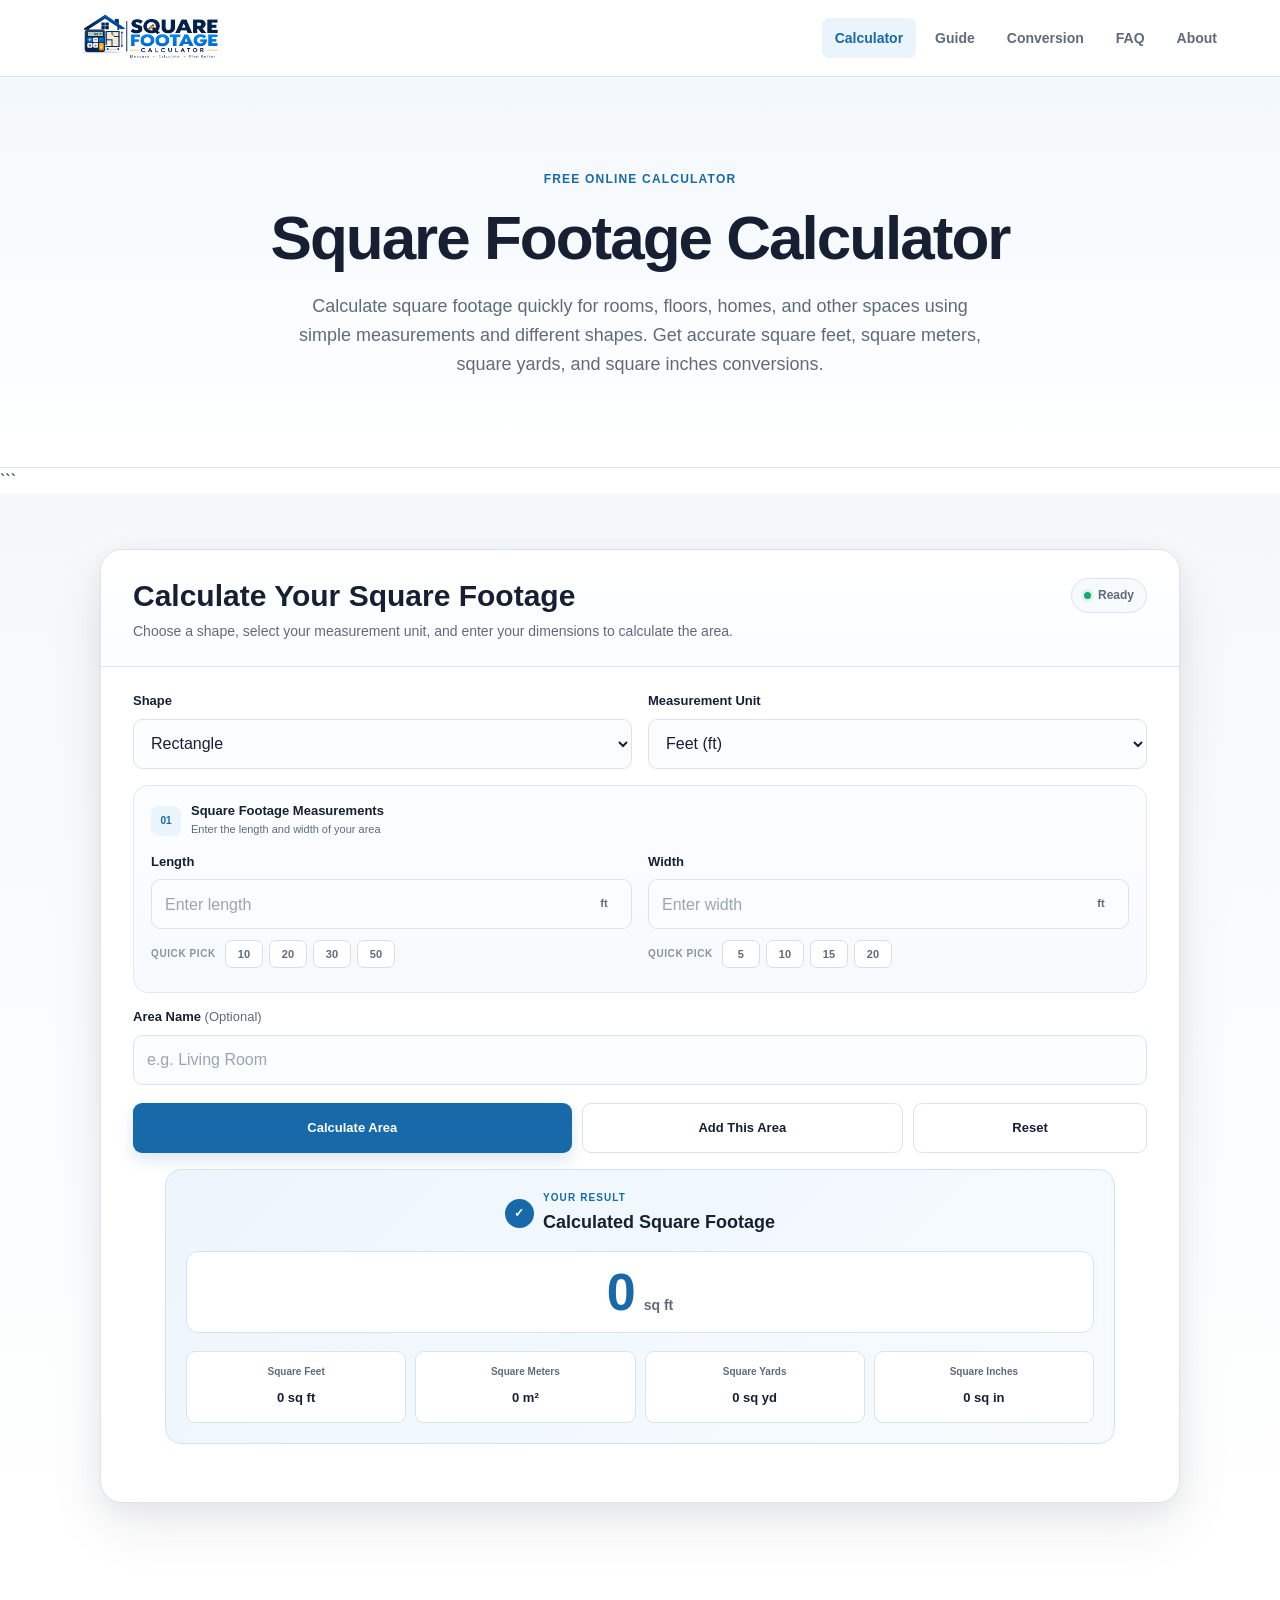
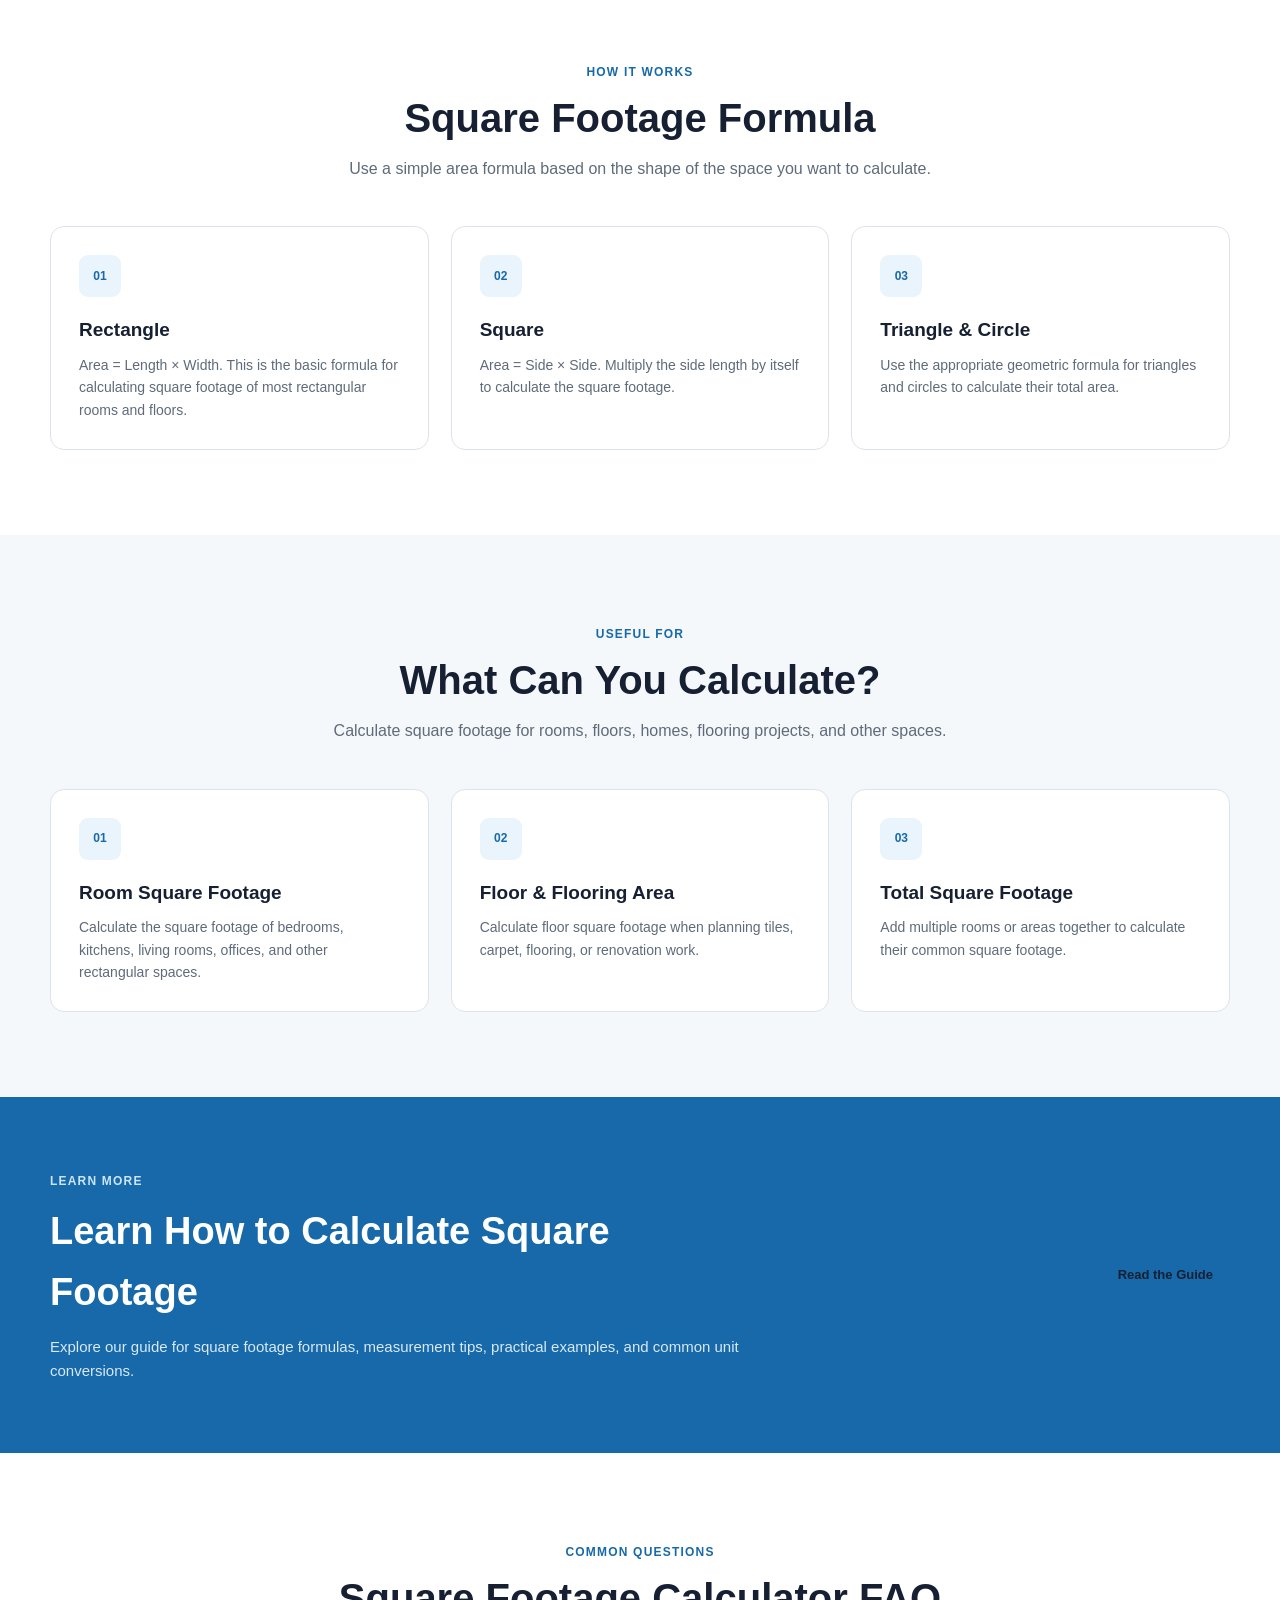
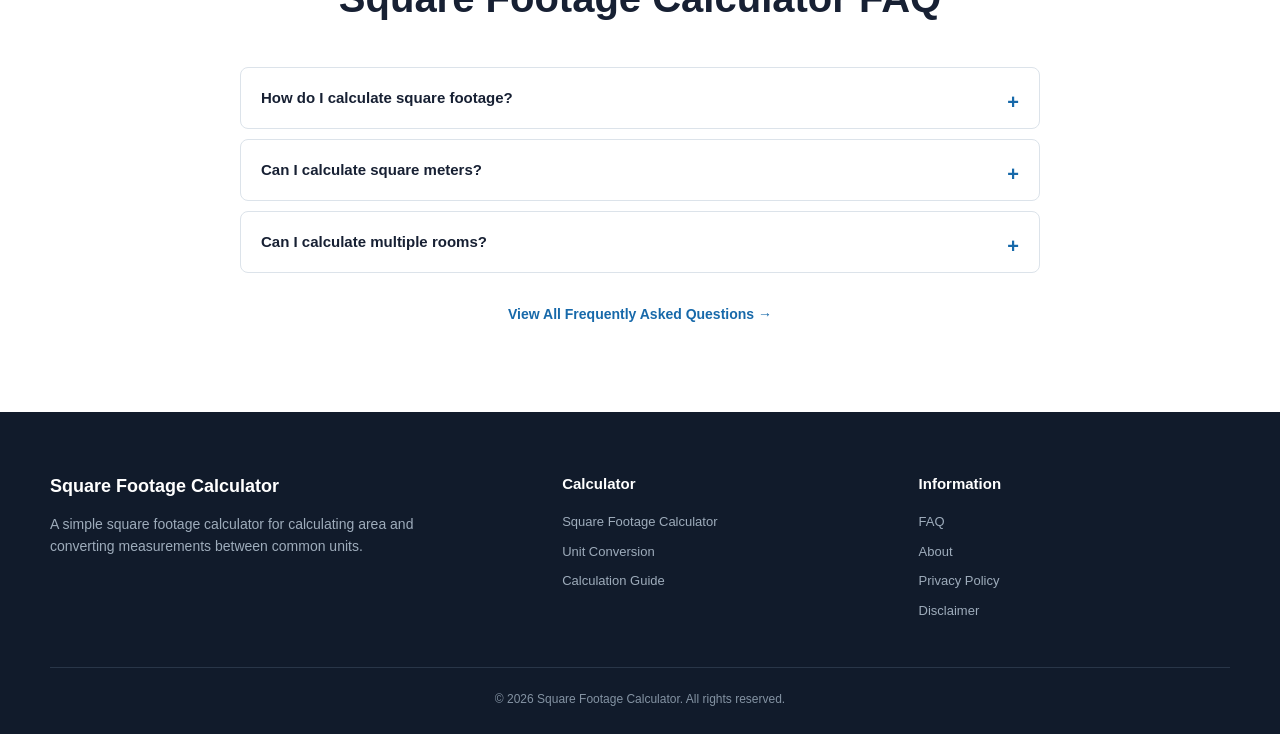
==== commit 6a7d1c6a: "Update website domain" ====
--- a/index.html
+++ b/index.html
@@ -185,7 +185,7 @@
         <div class="hero-content">
 
             <span class="hero-label">
-                FREE ONLINE SQUARE FOOTAGE CALCULATOR
+                FREE ONLINE CALCULATOR
             </span>
 
             <h1>
@@ -230,10 +230,6 @@
         <div class="calculator-header">
 
             <div class="calculator-title-content">
-
-                <span class="section-label">
-                    SQUARE FOOTAGE CALCULATOR
-                </span>
 
                 <h2>
                     Calculate Your Square Footage
@@ -1113,7 +1109,7 @@
 
                 <p>
                     Add multiple rooms or areas together to
-                    calculate their combined square footage.
+                    calculate their common square footage.
                 </p>
 
             </article>
@@ -1292,7 +1288,7 @@
             </a>
 
             <p>
-                A simple online square footage calculator for
+                A simple square footage calculator for
                 calculating area and converting measurements
                 between common units.
             </p>
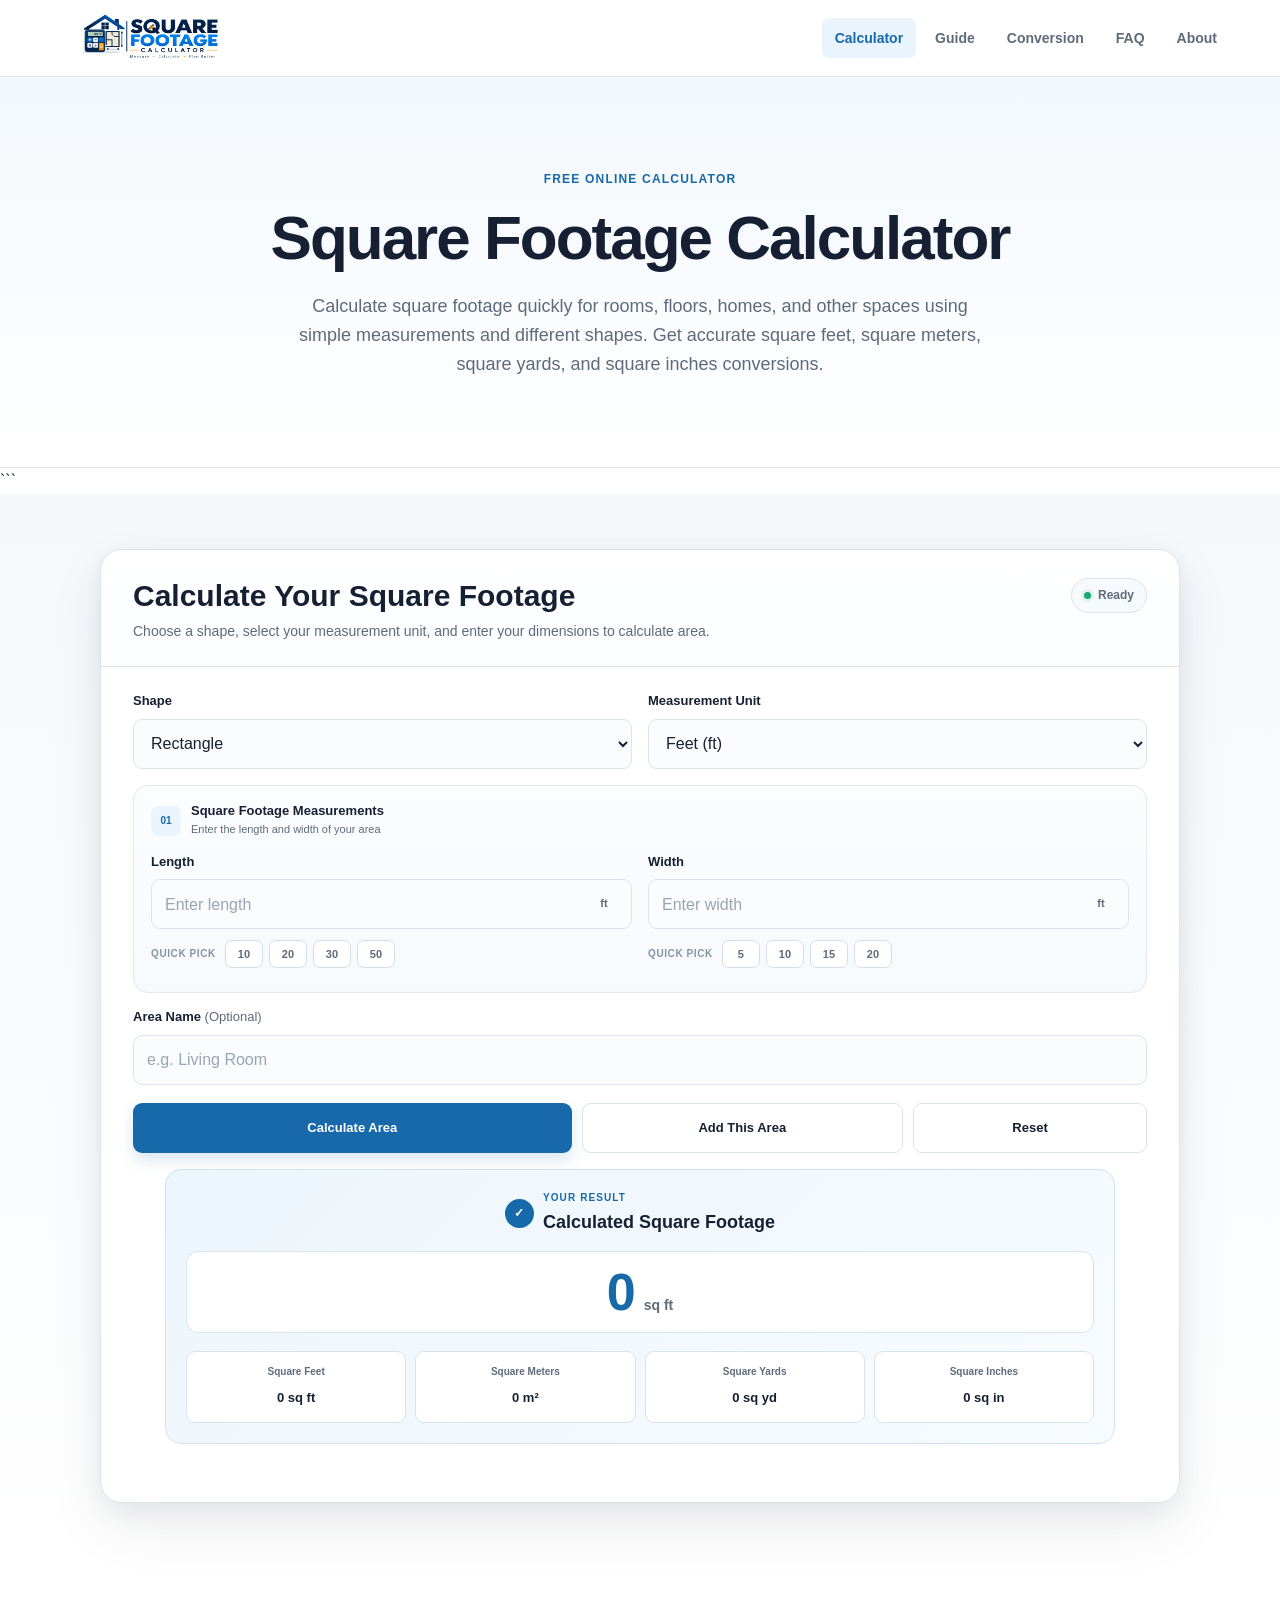
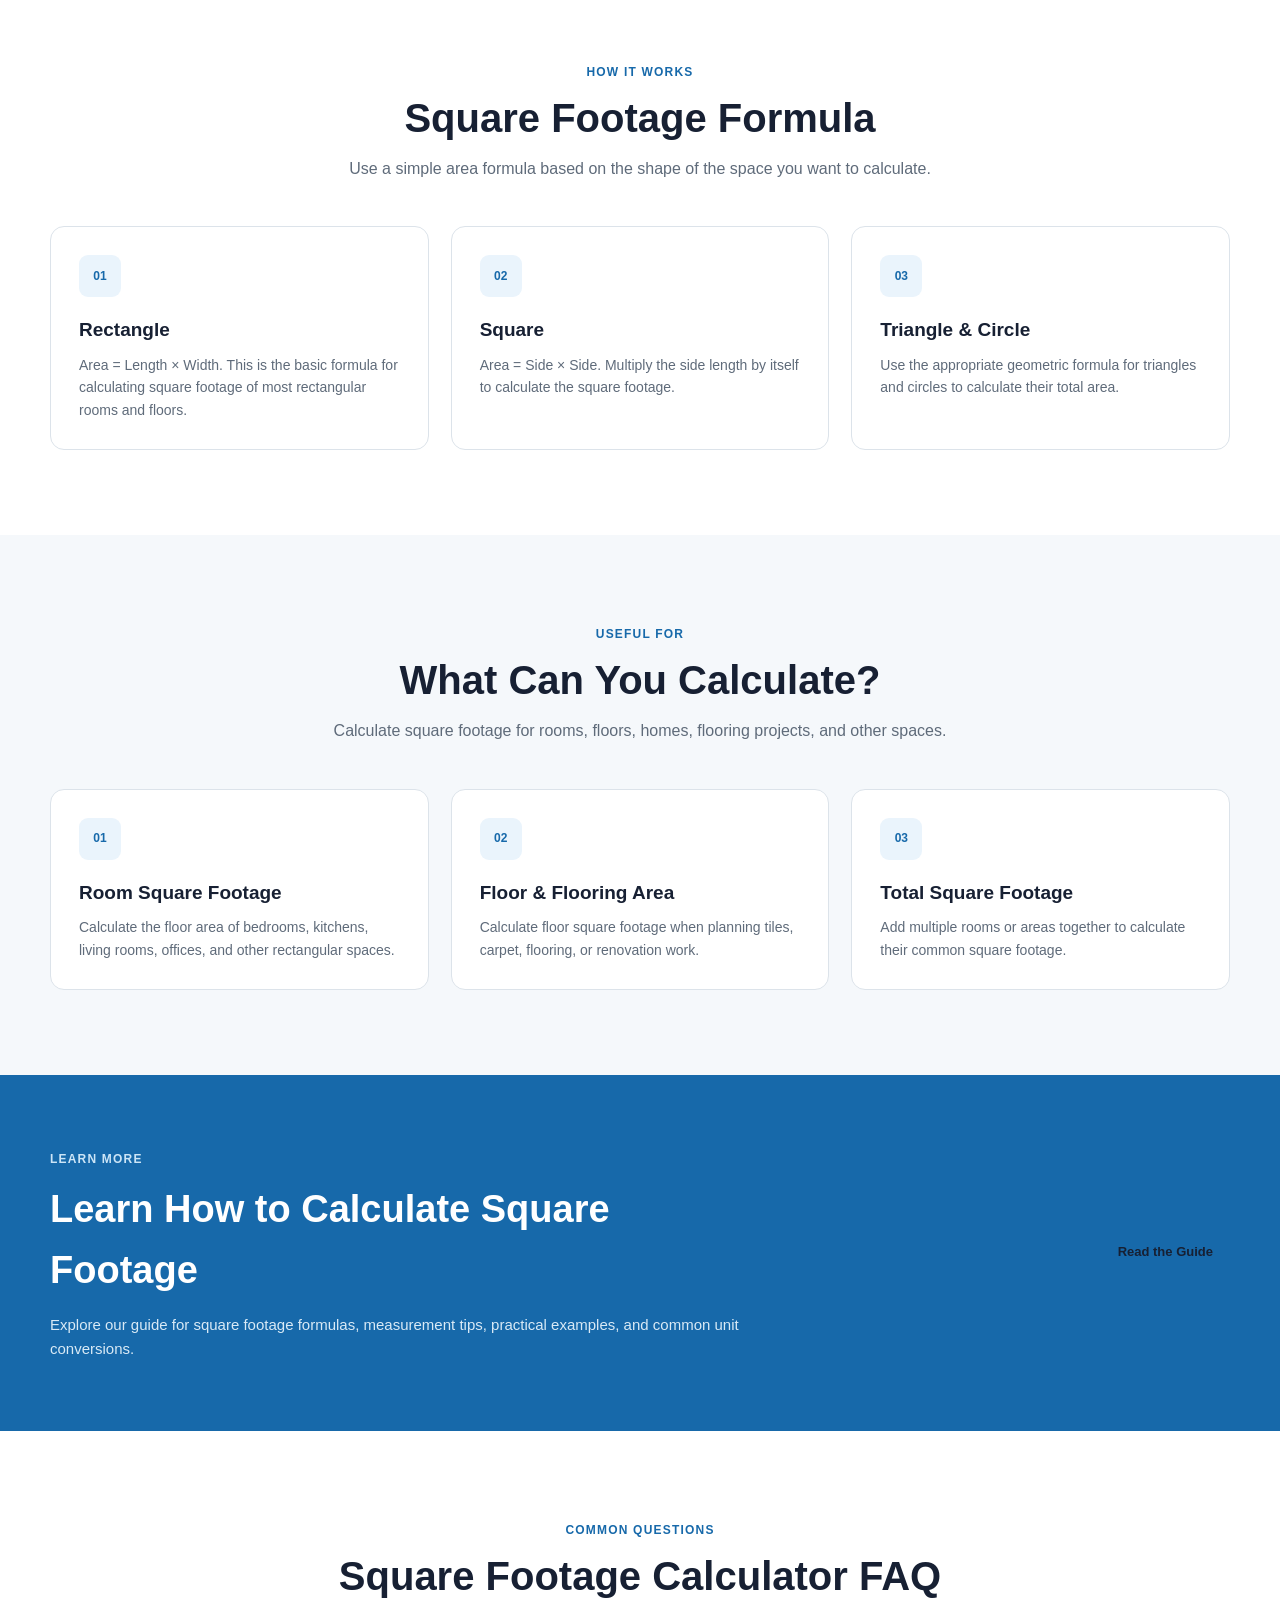
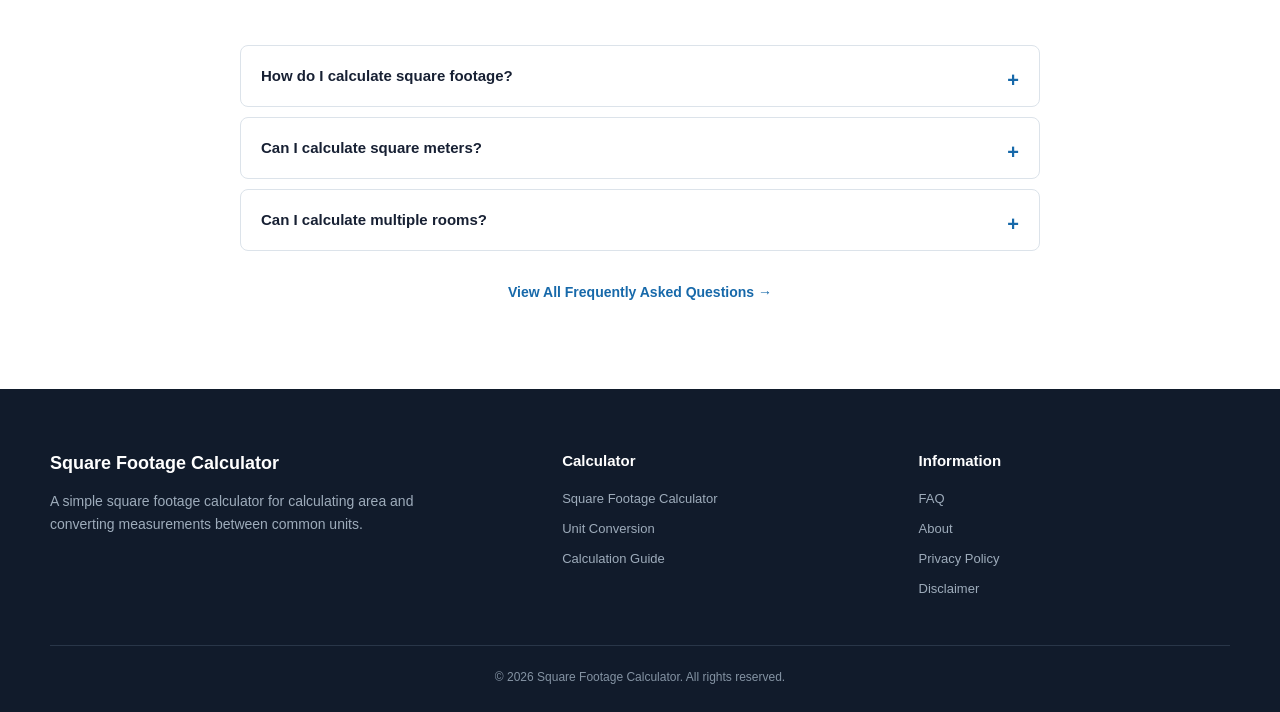
==== commit 884e0491: "Update website domain" ====
--- a/index.html
+++ b/index.html
@@ -55,7 +55,7 @@
 
 <meta
 property="og:description"
-content="Calculate square footage online for rooms, floors, homes, and other spaces with simple measurements and area formulas."
+content="Calculate square footage online for rooms, homes, and other spaces with simple measurements and area formulas."
 
 >
 
@@ -237,7 +237,7 @@
 
                 <p>
                     Choose a shape, select your measurement unit,
-                    and enter your dimensions to calculate the area.
+                    and enter your dimensions to calculate area.
                 </p>
 
             </div>
@@ -566,7 +566,7 @@
                         </strong>
 
                         <small>
-                            Enter the side length to calculate square footage
+                            Enter the side length to estimate square footage
                         </small>
 
                     </div>
@@ -1065,7 +1065,7 @@
                 </h3>
 
                 <p>
-                    Calculate the square footage of bedrooms,
+                    Calculate the floor area of bedrooms,
                     kitchens, living rooms, offices, and other
                     rectangular spaces.
                 </p>
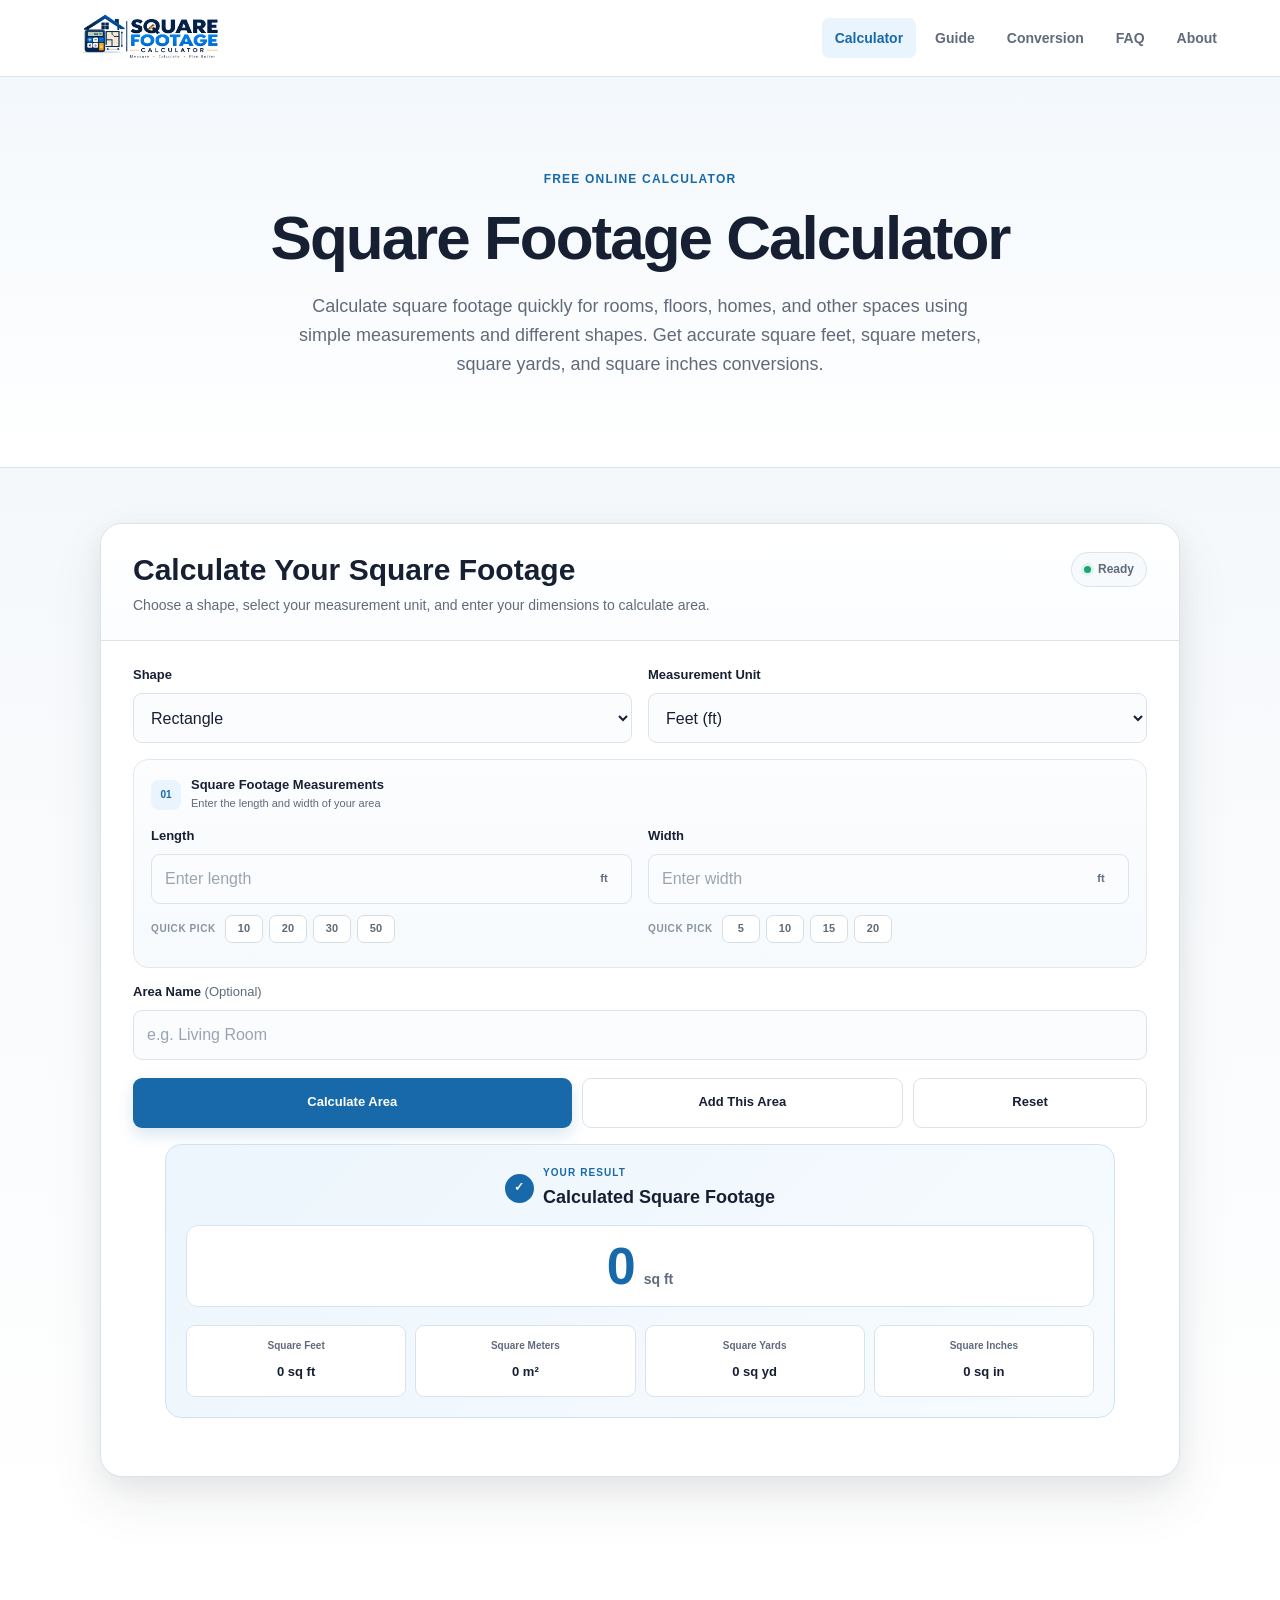
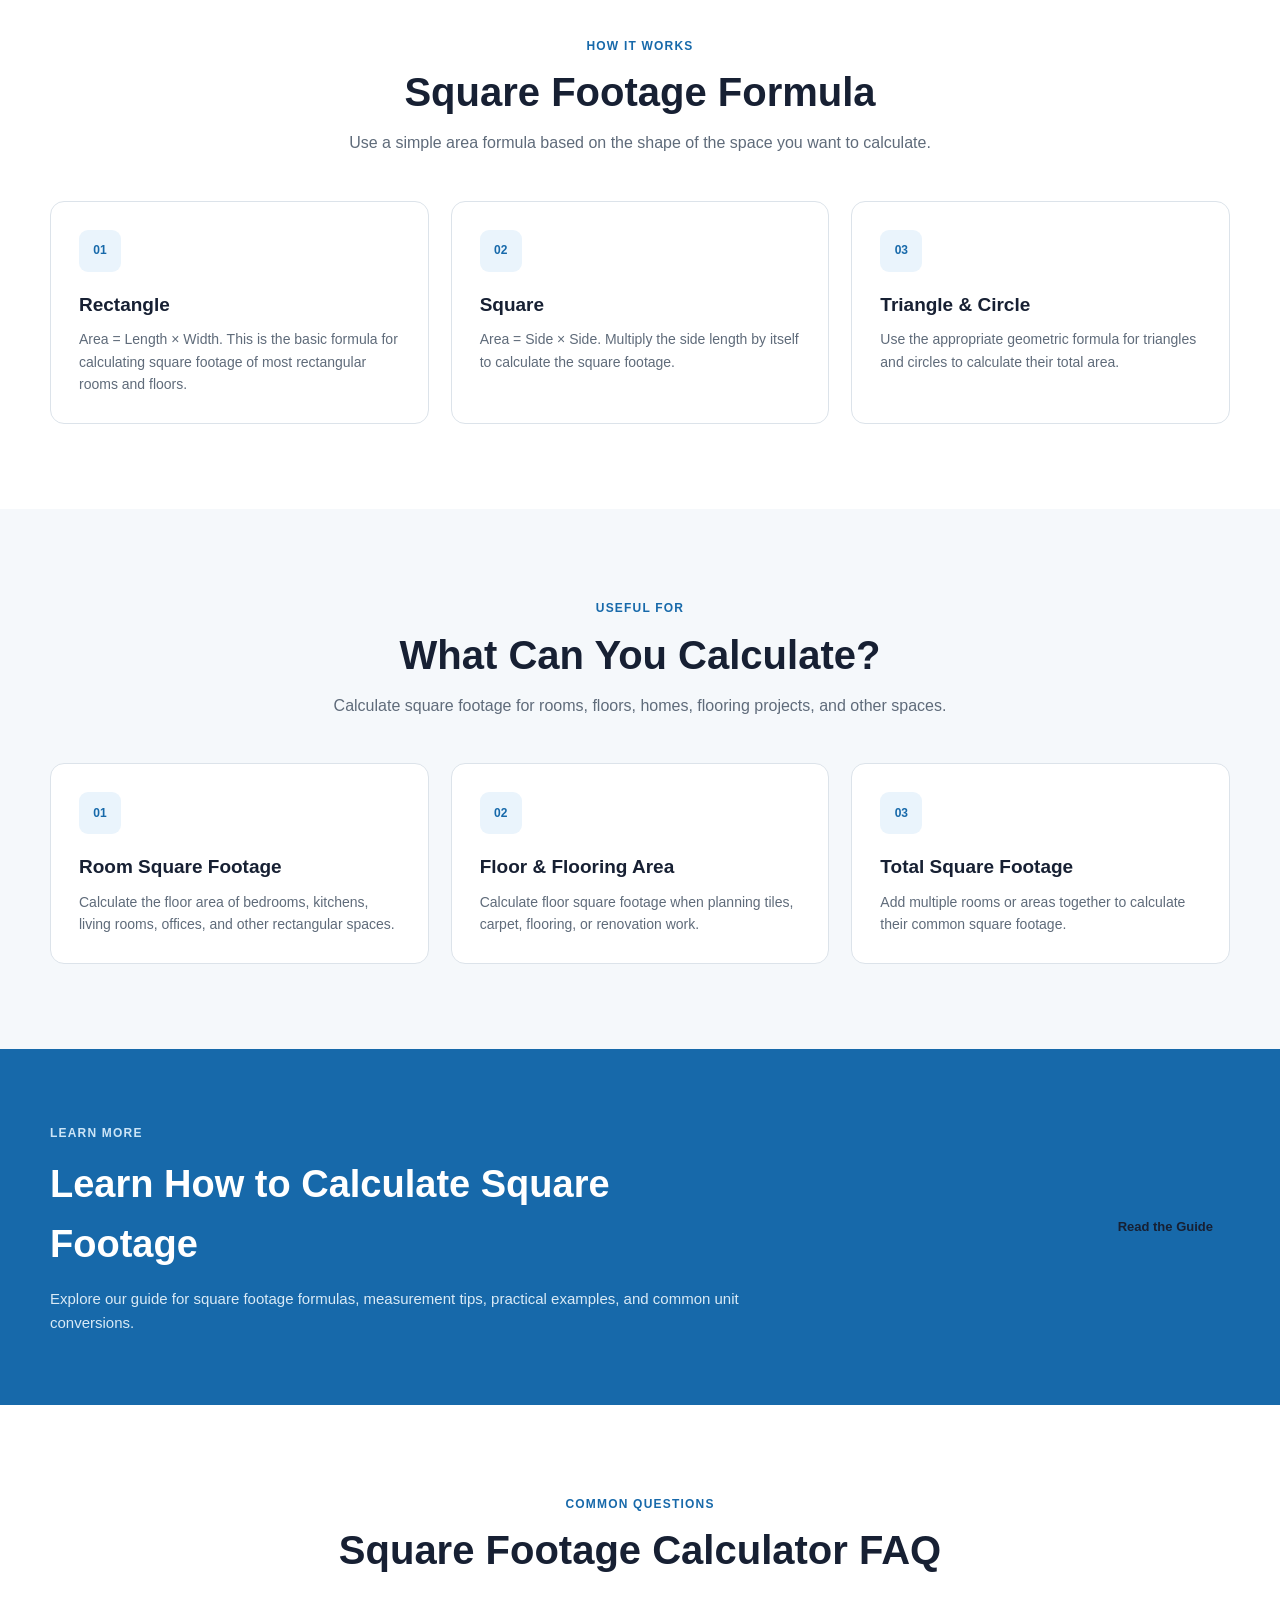
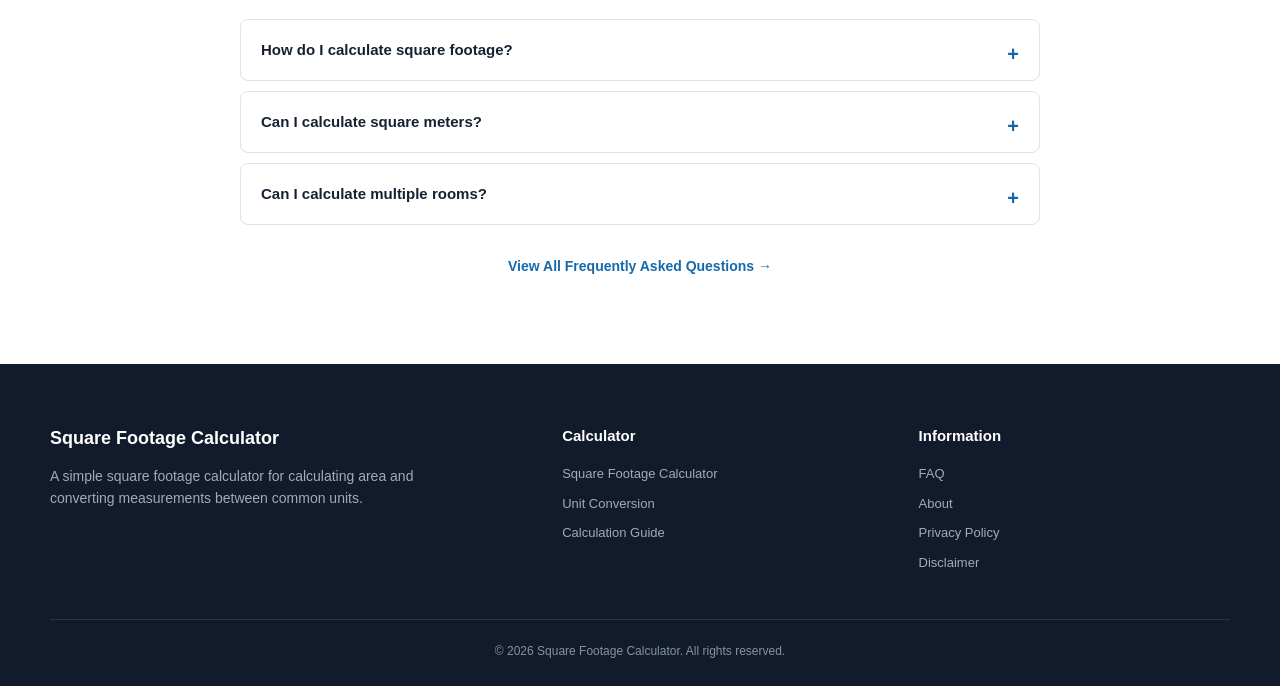
==== commit 9a27ccf9: "Update website domain" ====
--- a/index.html
+++ b/index.html
@@ -210,7 +210,6 @@
 <!-- =================================================
      CALCULATOR
 ================================================== -->
-```
 
   <!-- =================================================
      CALCULATOR
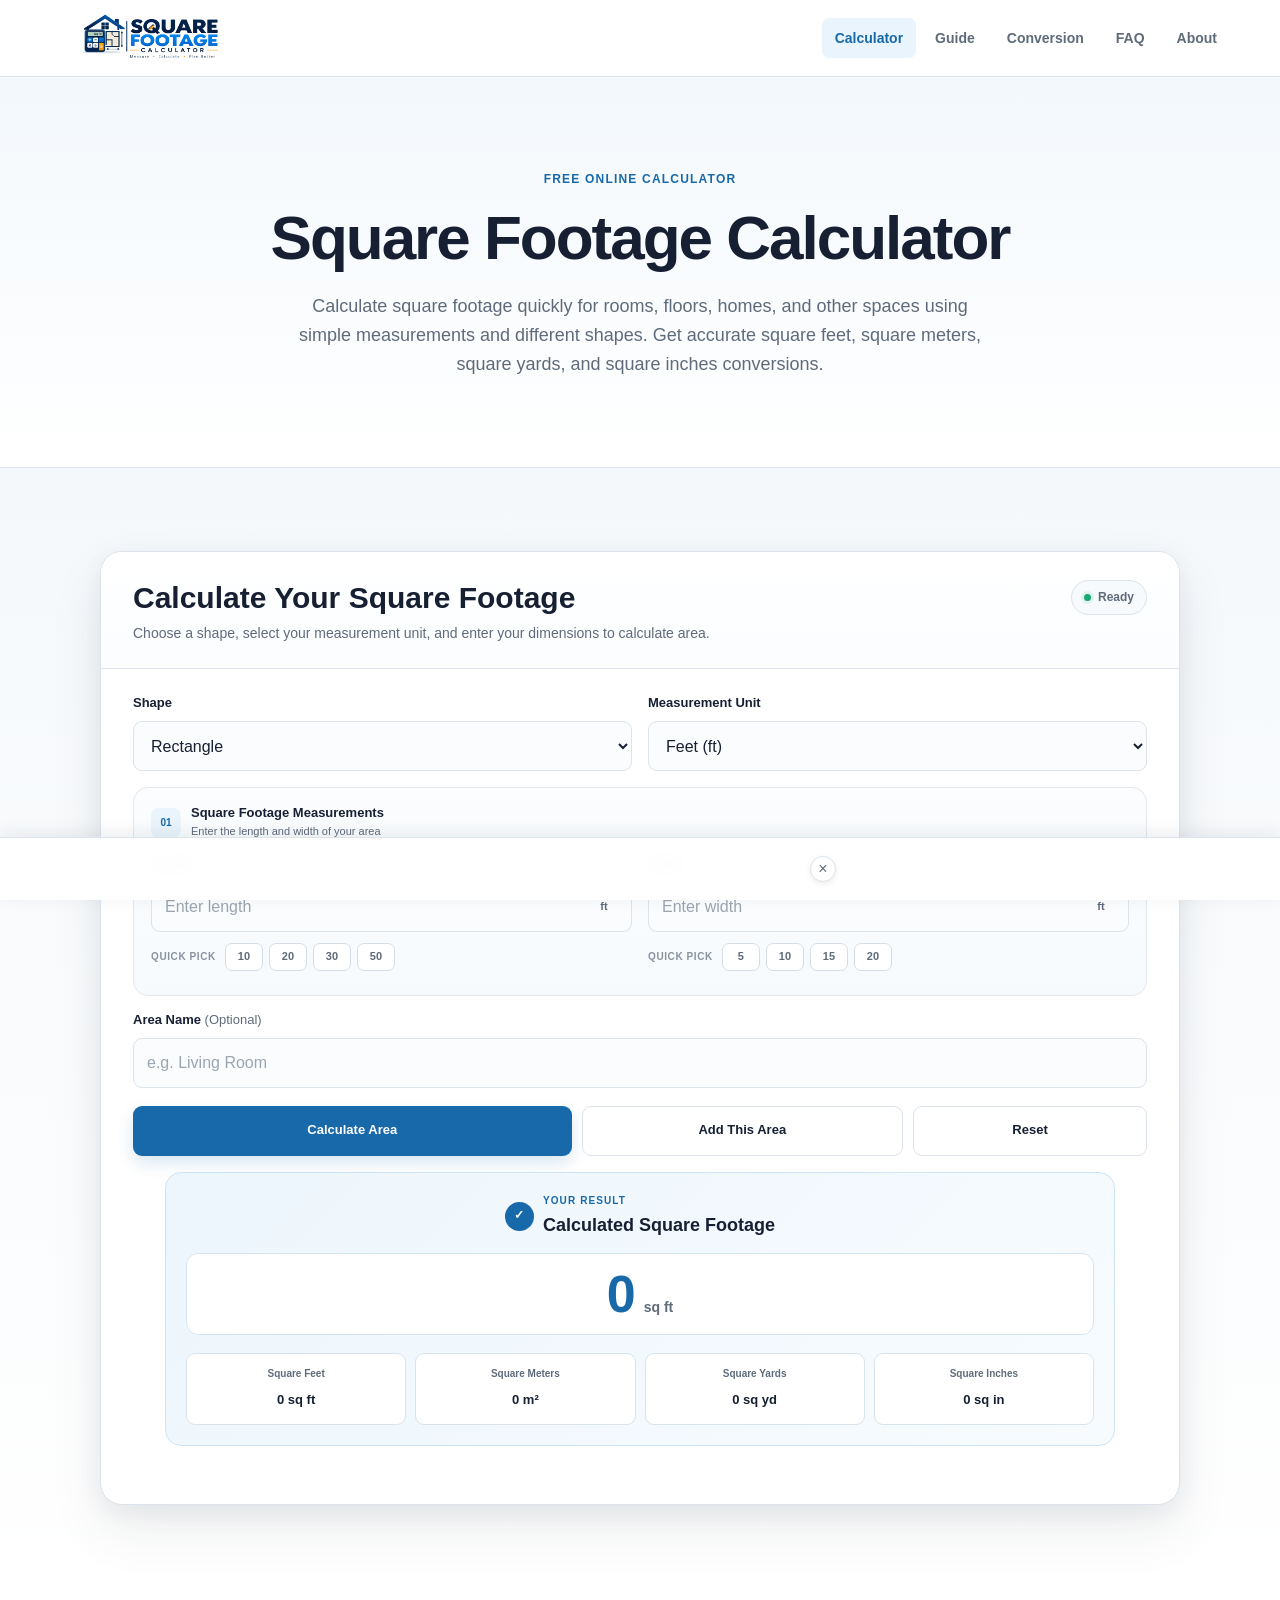
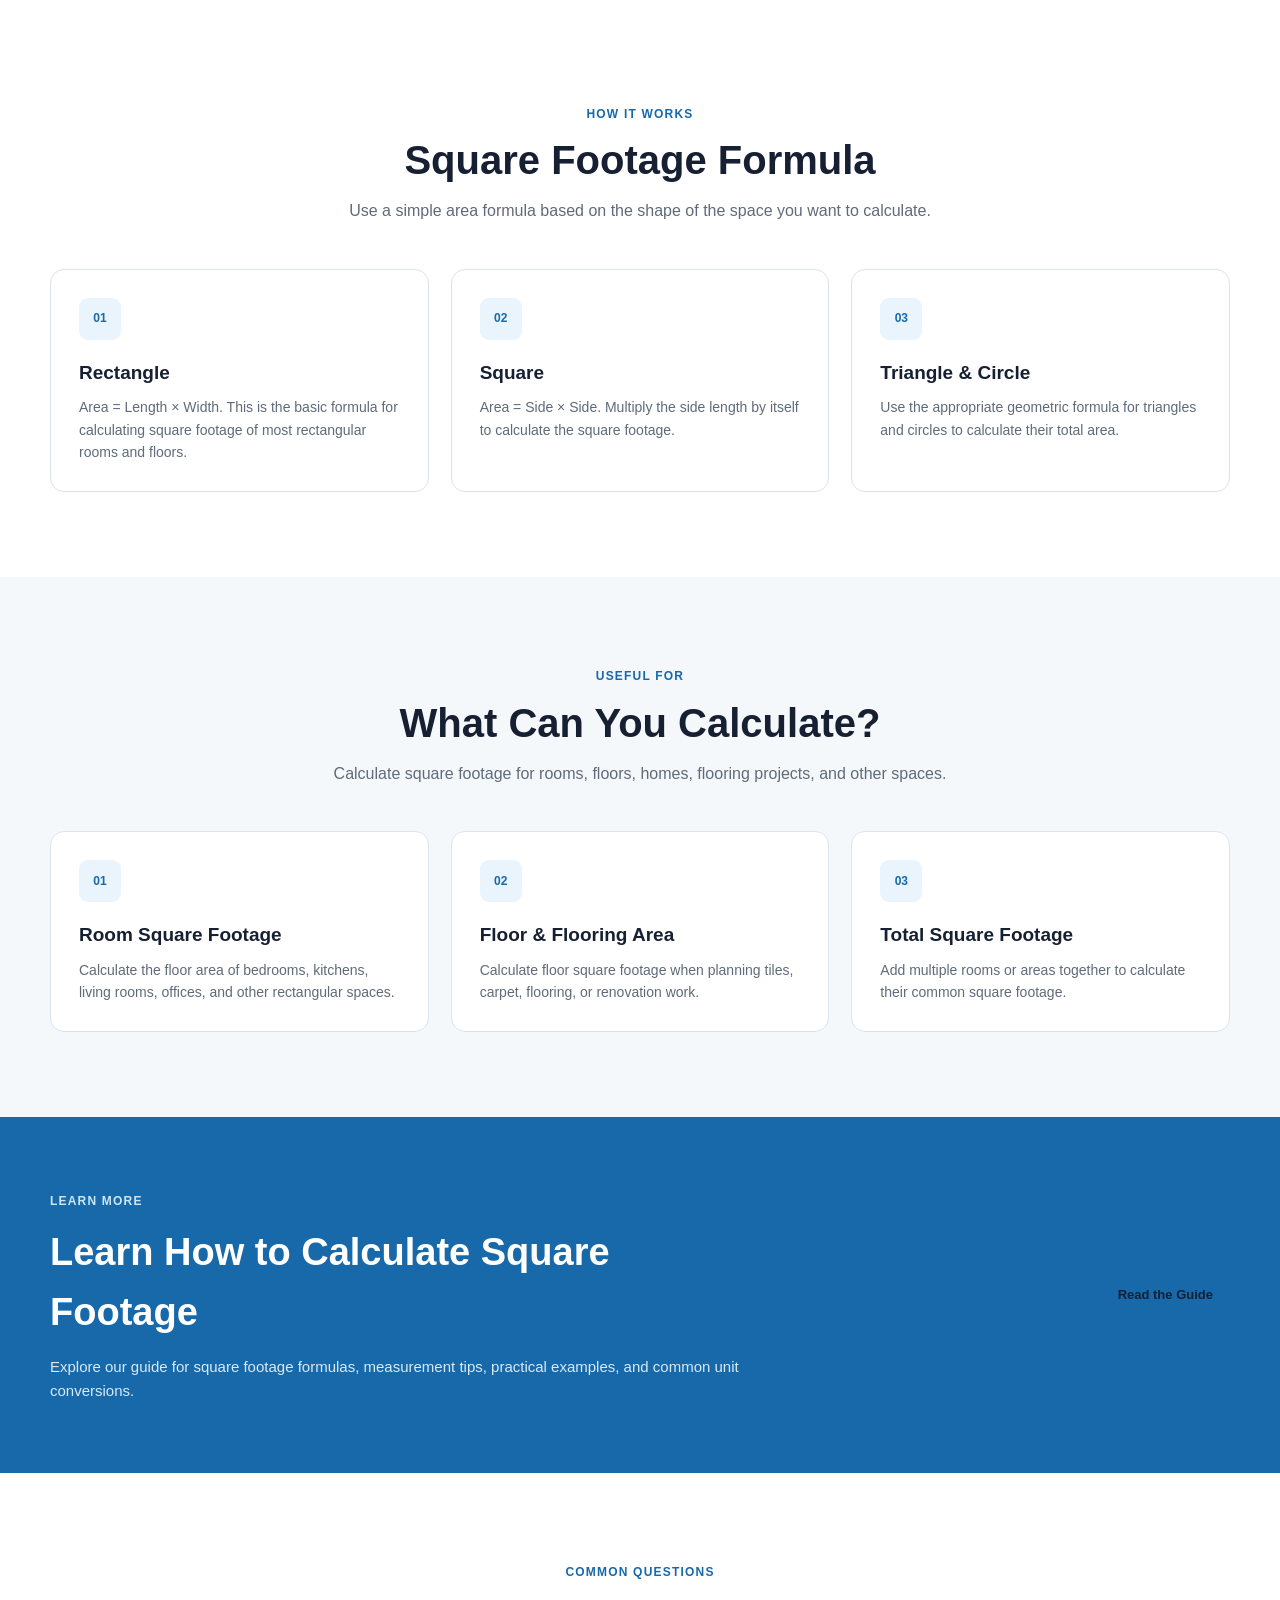
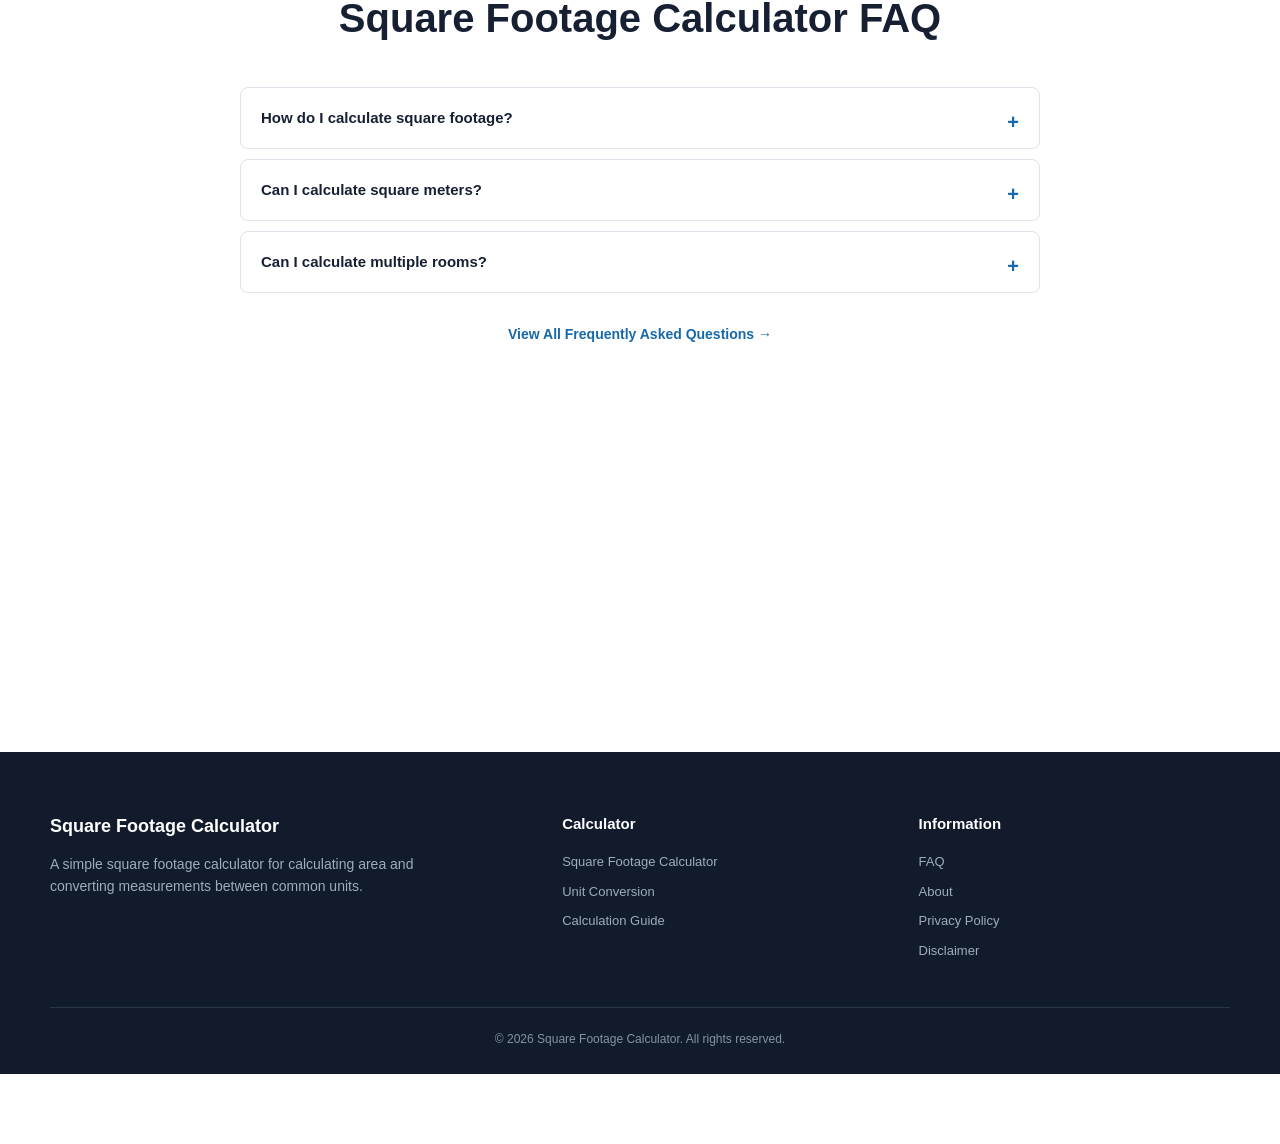
==== commit 85fb15e5: "Update website domain" ====
--- a/index.html
+++ b/index.html
@@ -73,7 +73,7 @@
 
 </head>
 
-<body>
+<body class="has-sticky-ad">
 
 <!-- =====================================================
      HEADER
@@ -221,6 +221,12 @@
 >
 
 <div class="container">
+
+    <!-- Native Banner Ad -->
+    <div class="ad-banner-top">
+        <script async="async" data-cfasync="false" src="https://bauval.org/21/c0aba69ca757ff6837fc0dcfc8e18a9c"></script>
+        <div id="container-c0aba69ca757ff6837fc0dcfc8e18a9c"></div>
+    </div>
 
     <div class="calculator-card">
 
@@ -918,6 +924,20 @@
 
     </div>
 
+    <!-- Leaderboard Banner Ad (728x90) -->
+    <div class="ad-banner-leaderboard">
+        <script>
+          atOptions = {
+            'key' : 'b4df1d600b76662c23a063ce67fe1746',
+            'format' : 'iframe',
+            'height' : 90,
+            'width' : 728,
+            'params' : {}
+          };
+        </script>
+        <script src="https://bauval.org/22/b4df1d600b76662c23a063ce67fe1746"></script>
+    </div>
+
 </div>
 
 </section>
@@ -1262,6 +1282,24 @@
 
     </div>
 
+</section>
+
+<!-- Rectangle Banner Ad (300x250) -->
+<section class="ad-section-bottom">
+    <div class="container">
+        <div class="ad-banner-rectangle">
+            <script>
+              atOptions = {
+                'key' : '79b01869fc7abf4adf8048d480a555be',
+                'format' : 'iframe',
+                'height' : 250,
+                'width' : 300,
+                'params' : {}
+              };
+            </script>
+            <script src="https://bauval.org/22/79b01869fc7abf4adf8048d480a555be"></script>
+        </div>
+    </div>
 </section>
 
 </main>
@@ -1361,6 +1399,38 @@
 
 </footer>
 
+<!-- Sticky Footer Banner Ad (320x50) -->
+<div class="sticky-footer-ad" id="stickyFooterAd">
+    <div class="sticky-ad-wrapper">
+        <button type="button" class="sticky-ad-close" id="stickyAdClose" aria-label="Close advertisement">&times;</button>
+        <div class="sticky-ad-content">
+            <script>
+              atOptions = {
+                'key' : 'e26202b190f9c40be271a3832b6e6165',
+                'format' : 'iframe',
+                'height' : 50,
+                'width' : 320,
+                'params' : {}
+              };
+            </script>
+            <script src="https://bauval.org/22/e26202b190f9c40be271a3832b6e6165"></script>
+        </div>
+    </div>
+</div>
+
+<script>
+    document.addEventListener("DOMContentLoaded", function() {
+        var closeBtn = document.getElementById("stickyAdClose");
+        var adBox = document.getElementById("stickyFooterAd");
+        if (closeBtn && adBox) {
+            closeBtn.addEventListener("click", function() {
+                adBox.style.display = "none";
+                document.body.classList.remove("has-sticky-ad");
+            });
+        }
+    });
+</script>
+
 <!-- JavaScript -->
 
 <script
--- a/style.css
+++ b/style.css
@@ -229,6 +229,144 @@
 }
 
 
+/* ---------- Native Banner Ad ---------- */
+
+.ad-banner-top {
+    width: 100%;
+    max-width: 1080px;
+    margin: 0 auto 28px auto;
+    display: flex;
+    justify-content: center;
+    align-items: center;
+    text-align: center;
+    overflow: hidden;
+}
+
+.ad-banner-top > div {
+    width: 100%;
+}
+
+/* ---------- Sticky Footer Banner Ad (320x50) ---------- */
+
+body.has-sticky-ad {
+    padding-bottom: 70px;
+}
+
+.sticky-footer-ad {
+    position: fixed;
+    bottom: 0;
+    left: 0;
+    width: 100%;
+    z-index: 9999;
+    background: rgba(255, 255, 255, 0.96);
+    backdrop-filter: blur(8px);
+    -webkit-backdrop-filter: blur(8px);
+    border-top: 1px solid var(--border);
+    box-shadow: 0 -4px 18px rgba(23, 32, 51, 0.08);
+    display: flex;
+    justify-content: center;
+    align-items: center;
+    padding: 6px 12px;
+}
+
+.sticky-ad-wrapper {
+    position: relative;
+    display: flex;
+    justify-content: center;
+    align-items: center;
+    max-width: 100%;
+}
+
+.sticky-ad-content {
+    width: 320px;
+    height: 50px;
+    display: flex;
+    justify-content: center;
+    align-items: center;
+    overflow: hidden;
+}
+
+.sticky-ad-close {
+    position: absolute;
+    right: -36px;
+    top: 50%;
+    transform: translateY(-50%);
+    width: 26px;
+    height: 26px;
+    border-radius: 50%;
+    border: 1px solid var(--border);
+    background: #ffffff;
+    color: var(--text-light);
+    font-size: 16px;
+    line-height: 1;
+    display: flex;
+    align-items: center;
+    justify-content: center;
+    cursor: pointer;
+    box-shadow: 0 2px 6px rgba(0, 0, 0, 0.08);
+    transition: all 0.2s ease;
+}
+
+.sticky-ad-close:hover {
+    background: var(--light-bg);
+    color: var(--text);
+    border-color: var(--text-light);
+}
+
+@media (max-width: 480px) {
+    .sticky-ad-close {
+        right: -6px;
+        top: -12px;
+        transform: none;
+        width: 22px;
+        height: 22px;
+        font-size: 13px;
+    }
+}
+
+/* ---------- Leaderboard Banner Ad (728x90) ---------- */
+
+.ad-banner-leaderboard {
+    width: 100%;
+    max-width: 1080px;
+    margin: 40px auto 0 auto;
+    display: flex;
+    justify-content: center;
+    align-items: center;
+    text-align: center;
+    overflow-x: auto;
+    overflow-y: hidden;
+    -webkit-overflow-scrolling: touch;
+}
+
+.ad-banner-leaderboard iframe {
+    max-width: 100%;
+}
+
+@media (max-width: 768px) {
+    .ad-banner-leaderboard {
+        margin-top: 25px;
+    }
+}
+
+/* ---------- Rectangle Banner Ad (300x250) ---------- */
+
+.ad-section-bottom {
+    padding: 0 0 70px;
+    background: #ffffff;
+}
+
+.ad-banner-rectangle {
+    width: 300px;
+    height: 250px;
+    margin: 0 auto;
+    display: flex;
+    justify-content: center;
+    align-items: center;
+    text-align: center;
+    overflow: hidden;
+}
+
 /* ---------- Main Calculator Card ---------- */
 
 .calculator-card {
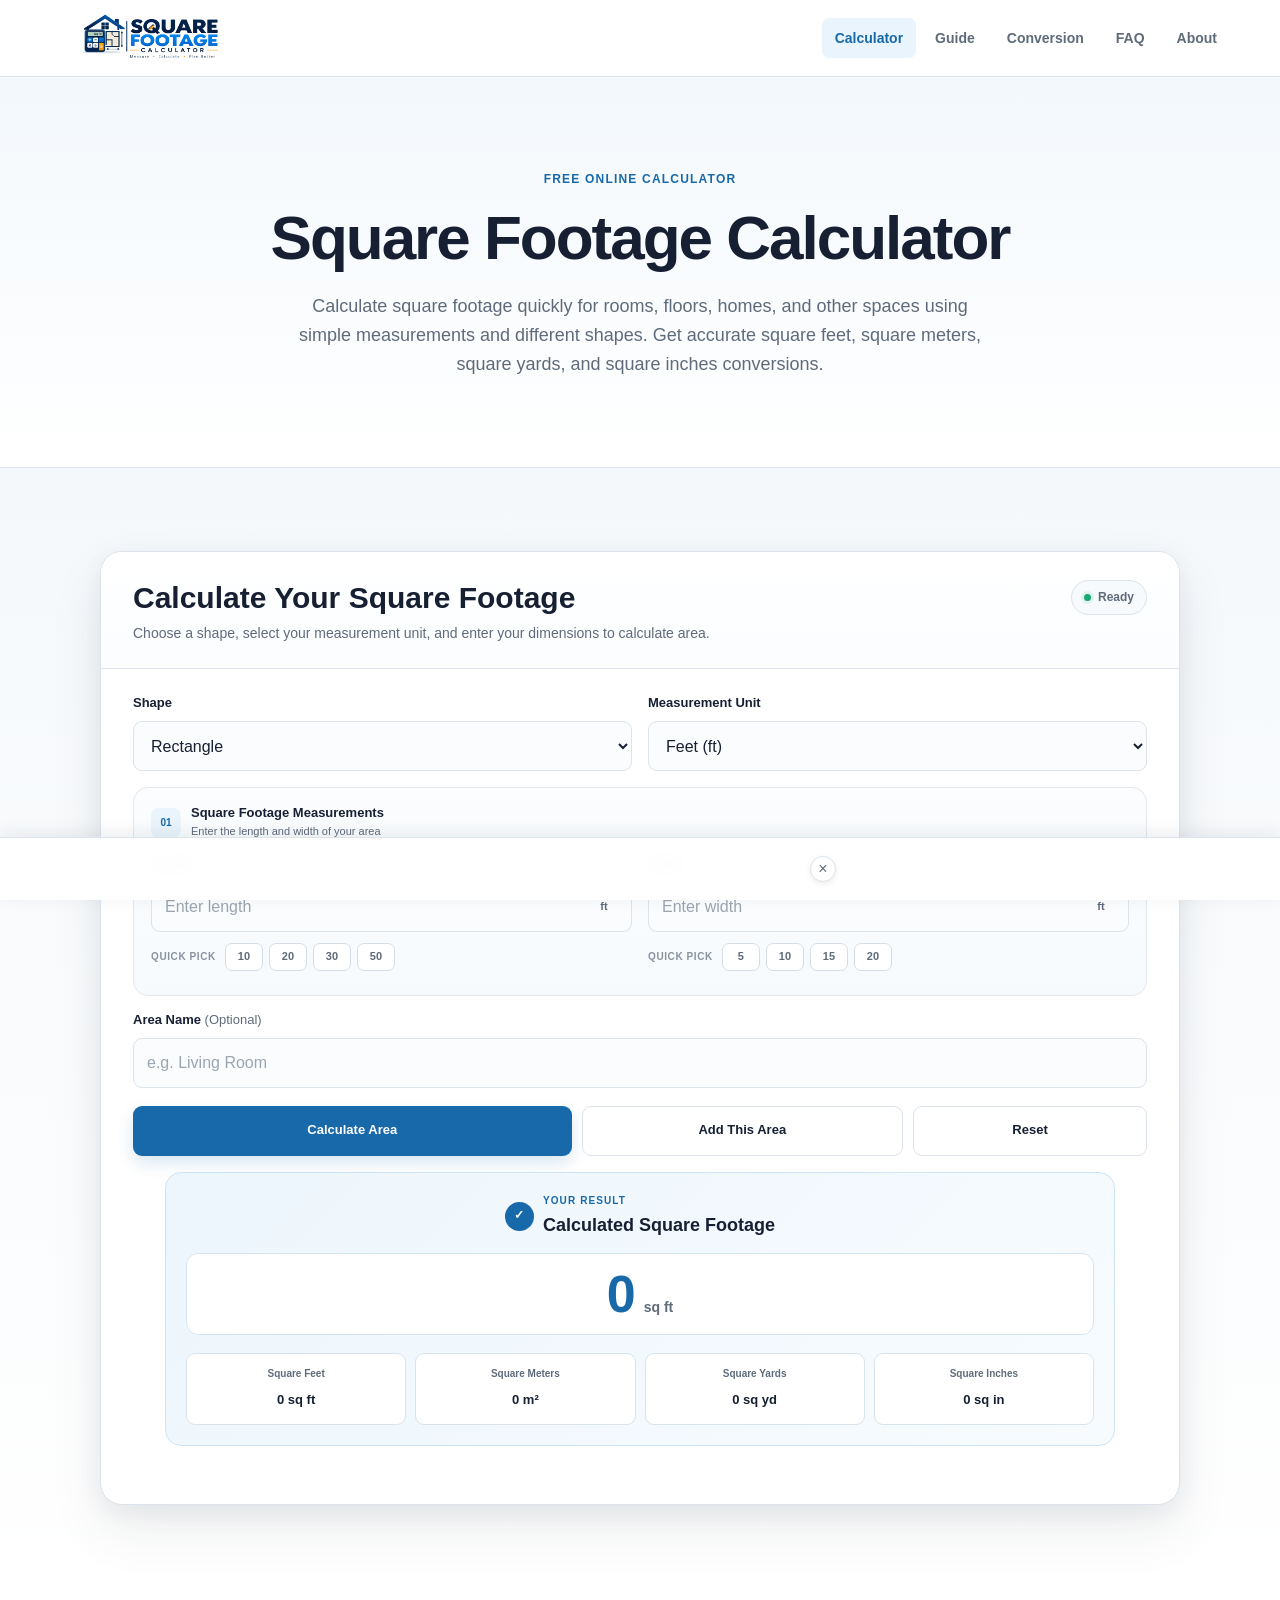
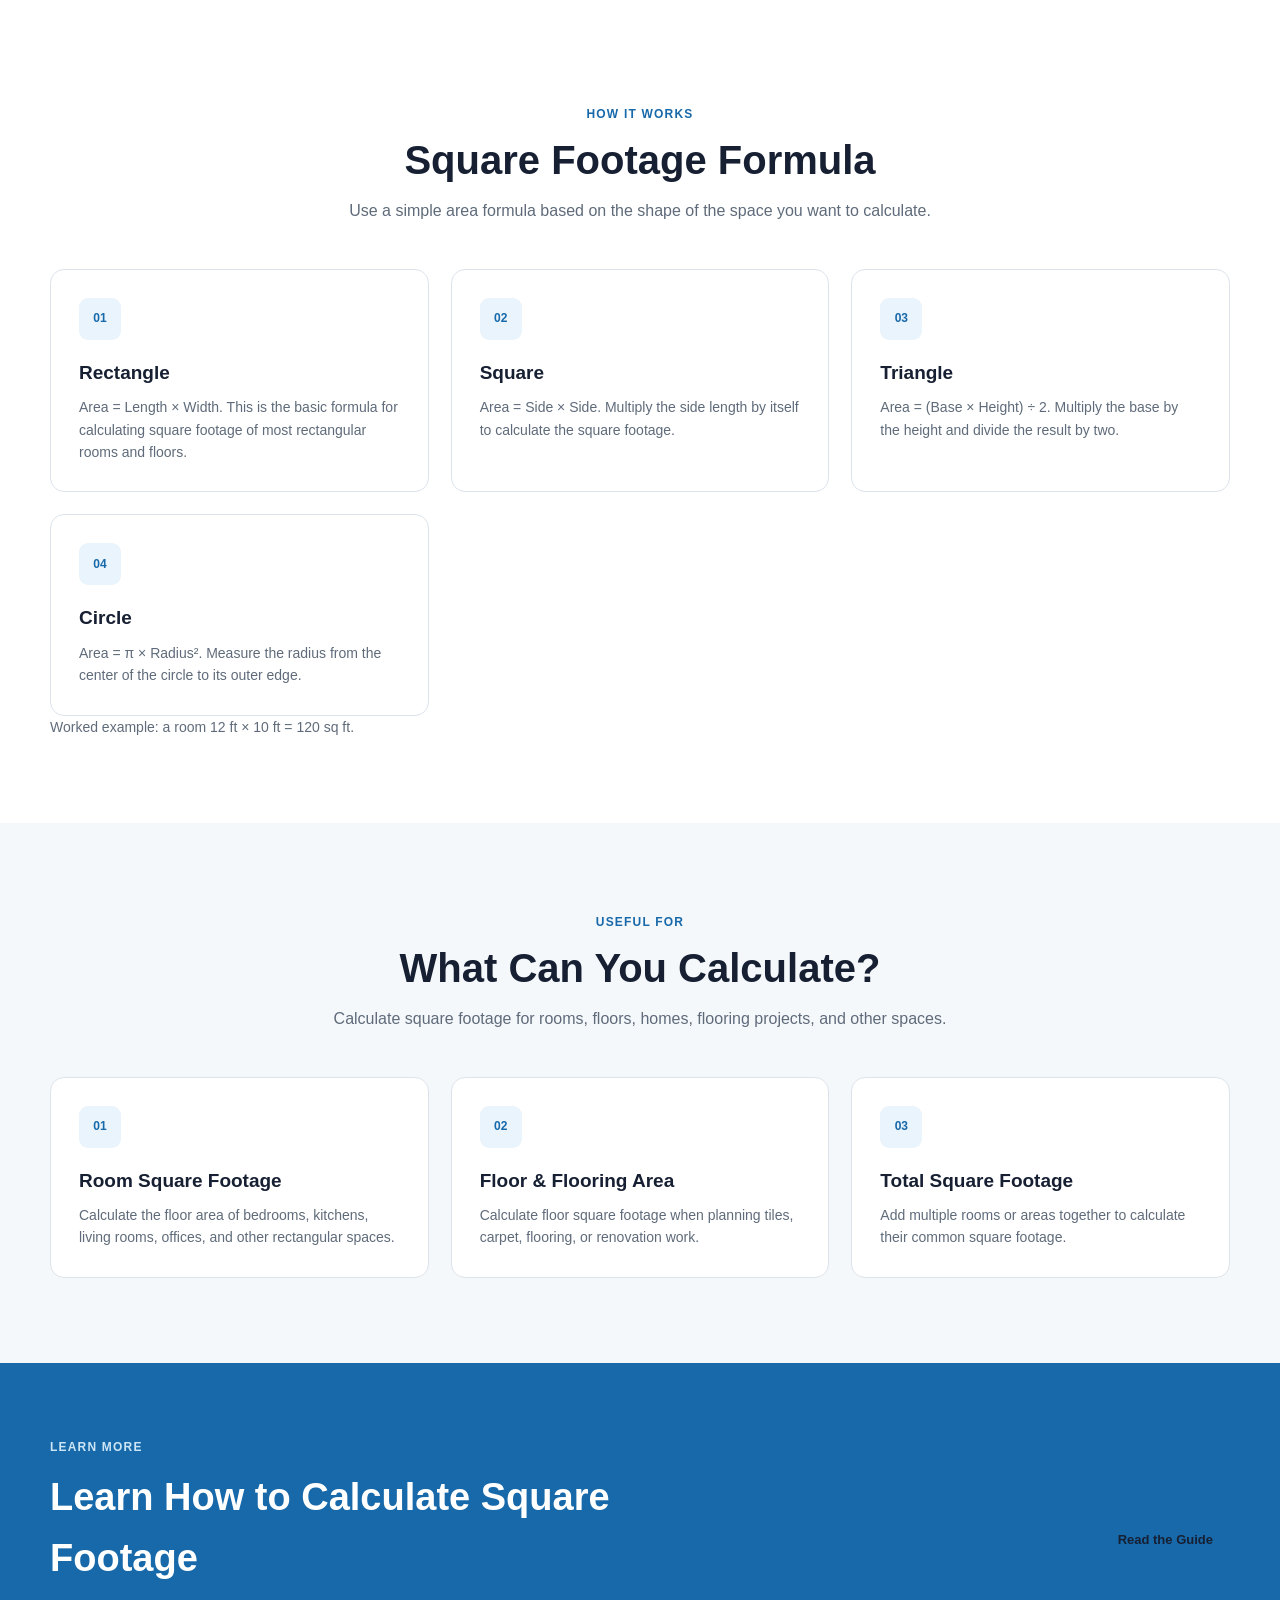
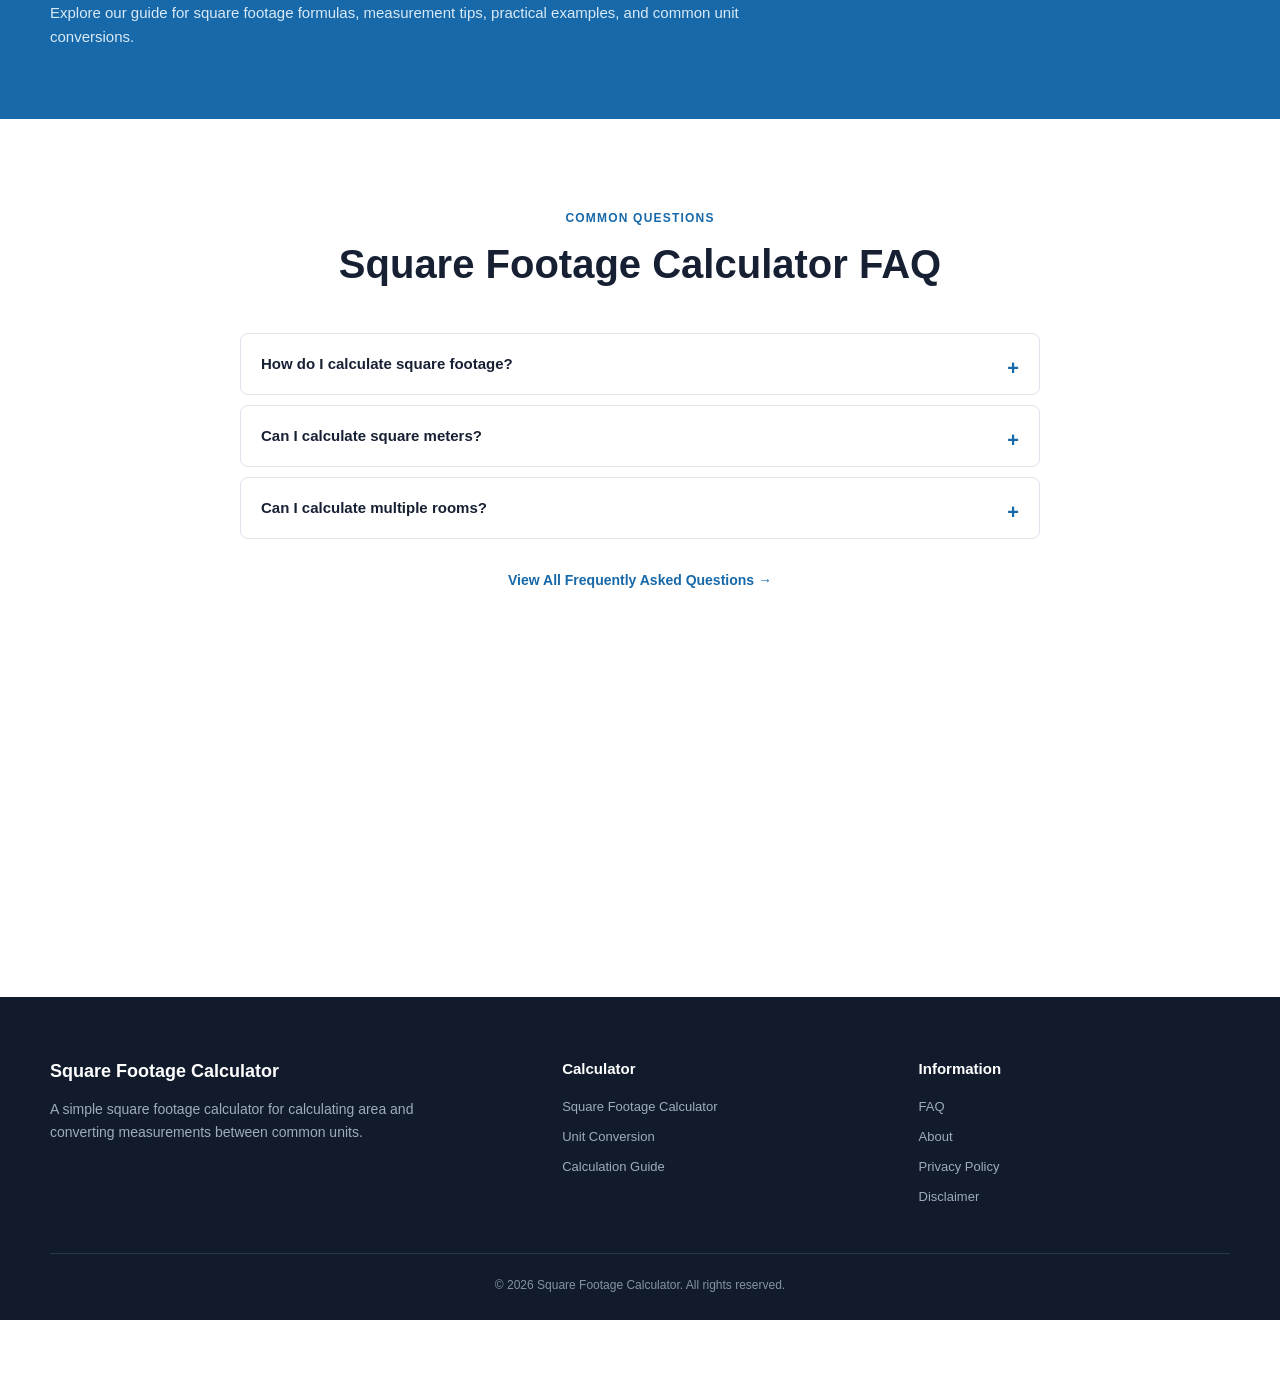
==== commit f28330e2: "Homepage formulas (triangle + circle) + worked example" ====
--- a/index.html
+++ b/index.html
@@ -11,7 +11,7 @@
 
 >
 
-<title>Square Footage Calculator - Free Online Area Calculator</title>
+<title>Square Footage Calculator | Free Room, Floor & Area Calculator (Sq Ft, Sq M, Sq Yd)</title>
 
 <meta
 name="description"
@@ -49,7 +49,7 @@
 
 <meta
 property="og:title"
-content="Square Footage Calculator - Free Online Area Calculator"
+content="Square Footage Calculator | Free Room, Floor & Area Calculator (Sq Ft, Sq M, Sq Yd)"
 
 >
 
@@ -1024,18 +1024,44 @@
                 </div>
 
                 <h3>
-                    Triangle & Circle
+                    Triangle
                 </h3>
 
                 <p>
-                    Use the appropriate geometric formula for
-                    triangles and circles to calculate their
-                    total area.
+                    Area = (Base × Height) ÷ 2. Multiply the
+                    base by the height and divide the result
+                    by two.
                 </p>
 
             </article>
 
+
+            <article class="info-card">
+
+                <div
+                    class="info-card-icon"
+                    aria-hidden="true"
+                >
+                    04
+                </div>
+
+                <h3>
+                    Circle
+                </h3>
+
+                <p>
+                    Area = π × Radius². Measure the radius
+                    from the center of the circle to its
+                    outer edge.
+                </p>
+
+            </article>
+
         </div>
+
+        <p class="formula-example">
+            Worked example: a room 12 ft × 10 ft = 120 sq ft.
+        </p>
 
     </div>
 
@@ -1237,7 +1263,7 @@
 
                     <p>
                         Yes. Select meters as the measurement
-                        unit and the calculator will display
+                        unit and this square footage calculator will display
                         the area in square meters along with
                         square feet, square yards, and square
                         inches.
